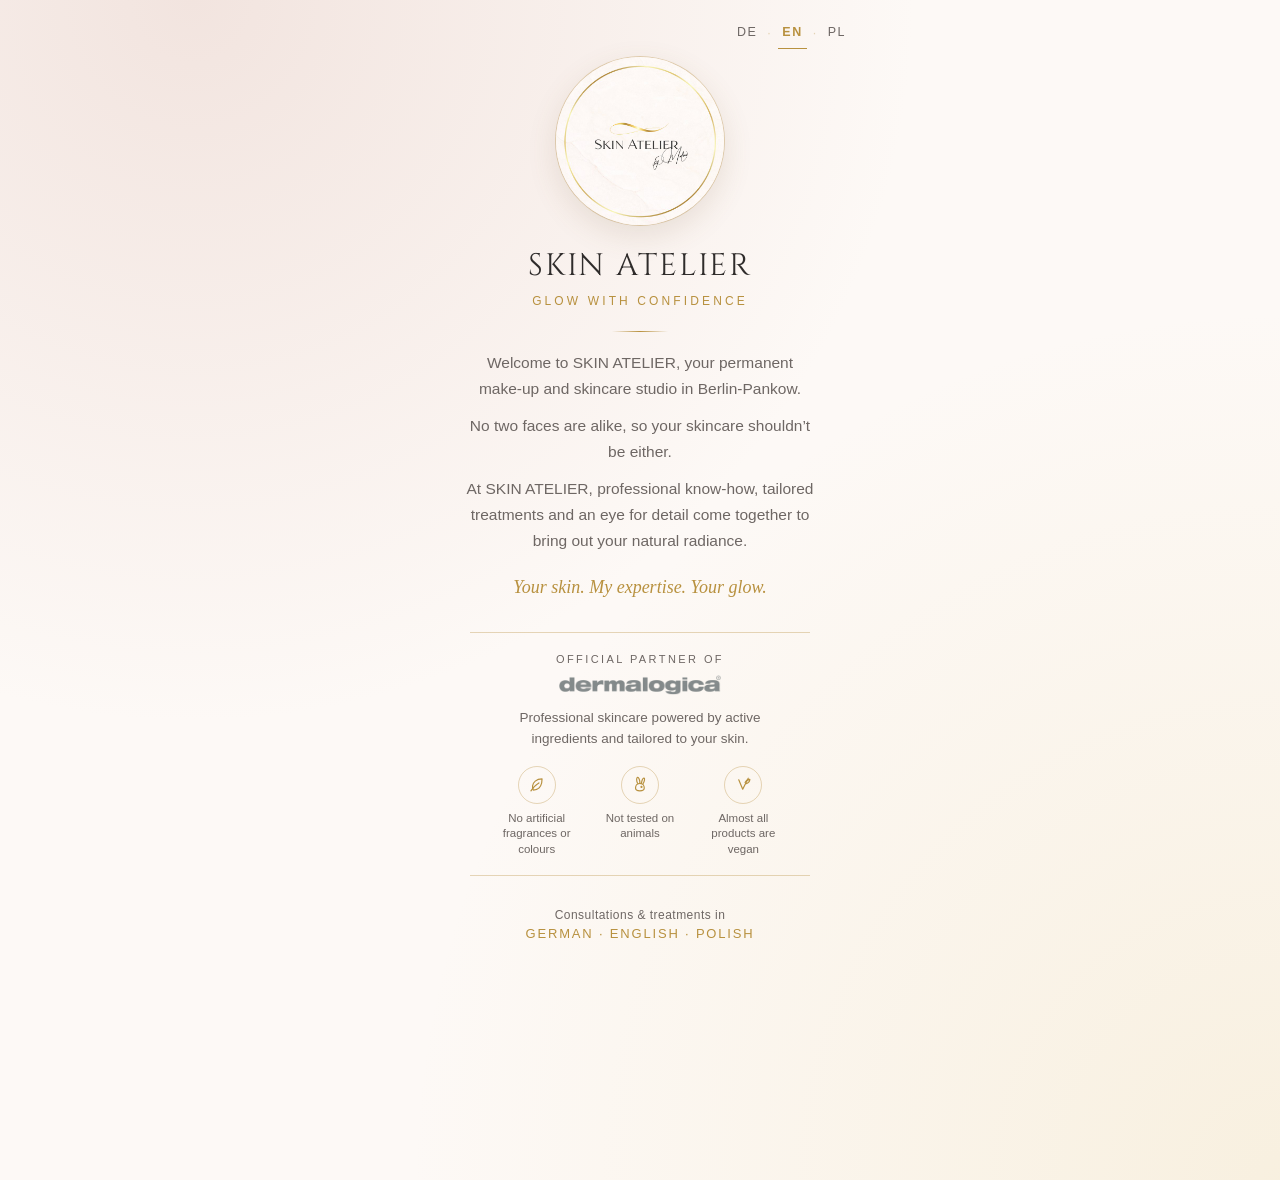
==== en/index.html @ dd6d4622 "Add files via upload" ====
<!DOCTYPE html>
<html lang="en">
<head>
  <meta charset="utf-8">
  <meta name="viewport" content="width=device-width, initial-scale=1, viewport-fit=cover">
  <title>SKIN ATELIER by Malina</title>
  <meta name="description" content="SKIN ATELIER by Malina: permanent make-up and skincare in Berlin-Pankow. Consultations and treatments in German, English and Polish.">
  <link rel="alternate" hreflang="de" href="https://skinatelier.studio/">
  <link rel="alternate" hreflang="en" href="https://skinatelier.studio/en/">
  <link rel="alternate" hreflang="pl" href="https://skinatelier.studio/pl/">
  <link rel="alternate" hreflang="x-default" href="https://skinatelier.studio/">
  <meta name="theme-color" content="#fdf9f6">
  <link rel="icon" href="../favicon.ico" sizes="any">
  <link rel="icon" type="image/png" sizes="192x192" href="../icon-192.png">
  <link rel="apple-touch-icon" href="../apple-touch-icon.png">
  <link rel="stylesheet" href="../style.css?v=23">
  <script>document.documentElement.classList.add('js');</script>
</head>
<body>
  <main class="wrap">
    <nav class="sprachwahl" aria-label="Choose language"><a href="../" lang="de" hreflang="de">DE</a><span aria-hidden="true">·</span><a href="../en/" lang="en" aria-current="true">EN</a><span aria-hidden="true">·</span><a href="../pl/" lang="pl" hreflang="pl">PL</a></nav>

    <header class="kopf ein">
      <img class="logo" src="../logo.jpg" alt="SKIN ATELIER by Malina logo" width="168" height="168">
      <h1 class="wortmarke"><span>SKIN ATELIER</span></h1>
      <p class="zusatz">GLOW WITH CONFIDENCE</p>
      <div class="trenner" aria-hidden="true"></div>
      <p class="intro">Welcome to <span class="marke">SKIN ATELIER</span>, your permanent make-up and skincare studio in Berlin-Pankow.</p>
      <p class="intro">No two faces are alike, so your skincare shouldn’t be either.</p>
      <p class="intro">At <span class="marke">SKIN ATELIER</span>, professional know-how, tailored treatments and an eye for detail come together to bring out your natural radiance.</p>
      <p class="claim">Your skin. My expertise. Your glow.</p>
      <div class="partner">
        <span class="partner-label">Official partner of</span>
        <img class="partner-logo" src="../dermalogica-logo.png" alt="Dermalogica" height="22">
        <p class="partner-text">Professional skincare powered by active ingredients and tailored to your skin.</p>
        <ul class="vorteile"><li><span class="v-icon"><svg viewBox="0 0 24 24" fill="none" stroke="currentColor" stroke-width="1.5" stroke-linecap="round" stroke-linejoin="round" aria-hidden="true"><path d="M19 5c-7 0-12 4-12 10 0 1.6.4 3 1 4 5 0 11-3 11-14Z"/><path d="M5 20c2.5-4 6-7.5 10-10"/></svg></span>No artificial fragrances or colours</li><li><span class="v-icon"><svg viewBox="0 0 24 24" fill="none" stroke="currentColor" stroke-width="1.5" stroke-linecap="round" stroke-linejoin="round" aria-hidden="true"><path d="M9.5 10.5C8 7 8 3.5 9.5 3s3 3.5 3 7"/><path d="M14.5 10.5c.3-3.5 1.8-7 3.2-6.6 1.4.4.6 4-1.2 7.1"/><path d="M7 16.5c0-3.3 2.4-6 5.5-6s5.5 2.7 5.5 6c0 2.3-1.8 3.5-5.5 3.5S7 18.8 7 16.5Z"/><circle cx="14.5" cy="15" r=".6" fill="currentColor"/></svg></span>Not tested on animals</li><li><span class="v-icon"><svg viewBox="0 0 24 24" fill="none" stroke="currentColor" stroke-width="1.5" stroke-linecap="round" stroke-linejoin="round" aria-hidden="true"><path d="M6 6l5 12 7-14"/><path d="M14 9.5c1.5-2.8 4-4 6-4-.2 2.6-1.8 4.6-4.6 5.3"/></svg></span>Almost all products are vegan</li></ul>
      </div>
      <p class="sprachen">Consultations &amp; treatments in<strong>German · English · Polish</strong></p>
    </header>

    <nav class="ein ein-2" aria-label="Contact and links">
      <div class="kacheln">
        <button class="kachel" type="button" aria-expanded="false" aria-controls="p-termin"><span class="k-icon"><svg viewBox="0 0 24 24" fill="none" stroke="currentColor" stroke-width="1.6" stroke-linecap="round" stroke-linejoin="round" aria-hidden="true"><rect x="3" y="4.5" width="18" height="16" rx="2.5"/><path d="M3 9.5h18M8 2.5v4M16 2.5v4"/></svg></span><span class="k-text">Booking</span></button>
        <button class="kachel" type="button" aria-expanded="false" aria-controls="p-insta"><span class="k-icon"><svg viewBox="0 0 24 24" fill="none" stroke="currentColor" stroke-width="1.6" stroke-linecap="round" stroke-linejoin="round" aria-hidden="true"><rect x="3" y="3" width="18" height="18" rx="5"/><circle cx="12" cy="12" r="4"/><circle cx="17.3" cy="6.7" r=".6" fill="currentColor"/></svg></span><span class="k-text">Instagram</span></button>
        <button class="kachel" type="button" aria-expanded="false" aria-controls="p-bewertung"><span class="k-icon"><svg viewBox="0 0 24 24" fill="none" stroke="currentColor" stroke-width="1.6" stroke-linecap="round" stroke-linejoin="round" aria-hidden="true"><path d="m12 3.5 2.6 5.3 5.8.8-4.2 4.1 1 5.8L12 16.8l-5.2 2.7 1-5.8-4.2-4.1 5.8-.8Z"/></svg></span><span class="k-text">Reviews</span></button>
        <a class="kachel" id="route" href="https://www.google.com/maps/dir/?api=1&amp;destination=Breite+Str.+23%2C+13187+Berlin" target="_blank" rel="noopener"><span class="k-icon"><svg viewBox="0 0 24 24" fill="none" stroke="currentColor" stroke-width="1.6" stroke-linecap="round" stroke-linejoin="round" aria-hidden="true"><path d="M12 21s-6.5-5.7-6.5-11a6.5 6.5 0 0 1 13 0c0 5.3-6.5 11-6.5 11Z"/><circle cx="12" cy="10" r="2.4"/></svg></span><span class="k-text">Directions</span></a>
      </div>

      <div class="panel" id="p-termin">
        <p class="hinweis">How would you like to book your appointment?</p>
          <a class="option" href="https://wa.me/4916095902220?text=Hi%21%20I%E2%80%99d%20like%20to%20book%20an%20appointment%20at%20SKIN%20ATELIER." target="_blank" rel="noopener"><span class="opt-icon"><svg viewBox="0 0 24 24" fill="none" stroke="currentColor" stroke-width="1.6" stroke-linecap="round" stroke-linejoin="round" aria-hidden="true"><path d="M20.5 11.6a8.4 8.4 0 0 1-12.4 7.4L3.5 20.5l1.6-4.4A8.4 8.4 0 1 1 20.5 11.6Z"/><path d="M9 9.2c.2 1.9 2 4 4 4.6l1.1-1.1 1.8.8-.4 1.6c-3.4.2-6.6-3-6.4-6.4l1.6-.4.8 1.8L9 9.2Z"/></svg></span>Message on WhatsApp<svg class="ext" viewBox="0 0 24 24" fill="none" stroke="currentColor" stroke-width="1.6" stroke-linecap="round" stroke-linejoin="round" aria-hidden="true"><path d="M7 17 17 7M9 7h8v8"/></svg></a>
          <a class="option" href="https://ig.me/m/malina.skinatelier" target="_blank" rel="noopener"><span class="opt-icon"><svg viewBox="0 0 24 24" fill="none" stroke="currentColor" stroke-width="1.6" stroke-linecap="round" stroke-linejoin="round" aria-hidden="true"><path d="M4 6.5A2.5 2.5 0 0 1 6.5 4h11A2.5 2.5 0 0 1 20 6.5v8a2.5 2.5 0 0 1-2.5 2.5H10l-4.5 3.5V17A2.5 2.5 0 0 1 4 14.5Z"/></svg></span>Message on Instagram<svg class="ext" viewBox="0 0 24 24" fill="none" stroke="currentColor" stroke-width="1.6" stroke-linecap="round" stroke-linejoin="round" aria-hidden="true"><path d="M7 17 17 7M9 7h8v8"/></svg></a>
          <a class="option" href="mailto:info@skinatelier.studio?subject=Appointment%20request%20%E2%80%93%20SKIN%20ATELIER&amp;body=Hi%20Malina%2C%0A%0AI%E2%80%99d%20like%20to%20book%20an%20appointment.%0A%0ATreatment%3A%20%0APreferred%20date%20and%20time%3A%20%0A%0ABest%20wishes"><span class="opt-icon"><svg viewBox="0 0 24 24" fill="none" stroke="currentColor" stroke-width="1.6" stroke-linecap="round" stroke-linejoin="round" aria-hidden="true"><rect x="3" y="5" width="18" height="14" rx="2.5"/><path d="m4 7 8 6 8-6"/></svg></span>Send an email<svg class="ext" viewBox="0 0 24 24" fill="none" stroke="currentColor" stroke-width="1.6" stroke-linecap="round" stroke-linejoin="round" aria-hidden="true"><path d="M7 17 17 7M9 7h8v8"/></svg></a>
      </div>

      <div class="panel" id="p-insta">
        <p class="hinweis">@malina.skinatelier</p>
          <a class="option" href="https://www.instagram.com/malina.skinatelier/" target="_blank" rel="noopener"><span class="opt-icon"><svg viewBox="0 0 24 24" fill="none" stroke="currentColor" stroke-width="1.6" stroke-linecap="round" stroke-linejoin="round" aria-hidden="true"><rect x="3" y="3" width="18" height="18" rx="5"/><circle cx="12" cy="12" r="4"/><circle cx="17.3" cy="6.7" r=".6" fill="currentColor"/></svg></span>View profile<svg class="ext" viewBox="0 0 24 24" fill="none" stroke="currentColor" stroke-width="1.6" stroke-linecap="round" stroke-linejoin="round" aria-hidden="true"><path d="M7 17 17 7M9 7h8v8"/></svg></a>
          <a class="option" href="https://ig.me/m/malina.skinatelier" target="_blank" rel="noopener"><span class="opt-icon"><svg viewBox="0 0 24 24" fill="none" stroke="currentColor" stroke-width="1.6" stroke-linecap="round" stroke-linejoin="round" aria-hidden="true"><path d="M4 6.5A2.5 2.5 0 0 1 6.5 4h11A2.5 2.5 0 0 1 20 6.5v8a2.5 2.5 0 0 1-2.5 2.5H10l-4.5 3.5V17A2.5 2.5 0 0 1 4 14.5Z"/></svg></span>Send a message<svg class="ext" viewBox="0 0 24 24" fill="none" stroke="currentColor" stroke-width="1.6" stroke-linecap="round" stroke-linejoin="round" aria-hidden="true"><path d="M7 17 17 7M9 7h8v8"/></svg></a>
      </div>

      <div class="panel" id="p-bewertung">
        <p class="hinweis">Thank you for your visit! I’d love to hear what you thought.</p>
        <a class="option bew" href="https://g.page/r/Cb8iwYjjQEqQECE/review" target="_blank" rel="noopener"><span class="sterne" aria-hidden="true"><svg viewBox="0 0 24 24"><path d="m12 2.8 2.8 5.7 6.3.9-4.6 4.4 1.1 6.2L12 17l-5.6 3 1.1-6.2-4.6-4.4 6.3-.9Z"/></svg><svg viewBox="0 0 24 24"><path d="m12 2.8 2.8 5.7 6.3.9-4.6 4.4 1.1 6.2L12 17l-5.6 3 1.1-6.2-4.6-4.4 6.3-.9Z"/></svg><svg viewBox="0 0 24 24"><path d="m12 2.8 2.8 5.7 6.3.9-4.6 4.4 1.1 6.2L12 17l-5.6 3 1.1-6.2-4.6-4.4 6.3-.9Z"/></svg><svg viewBox="0 0 24 24"><path d="m12 2.8 2.8 5.7 6.3.9-4.6 4.4 1.1 6.2L12 17l-5.6 3 1.1-6.2-4.6-4.4 6.3-.9Z"/></svg><svg viewBox="0 0 24 24"><path d="m12 2.8 2.8 5.7 6.3.9-4.6 4.4 1.1 6.2L12 17l-5.6 3 1.1-6.2-4.6-4.4 6.3-.9Z"/></svg></span><span class="bew-text"><strong>Google</strong><small>Leave a review</small></span><svg class="ext" viewBox="0 0 24 24" fill="none" stroke="currentColor" stroke-width="1.6" stroke-linecap="round" stroke-linejoin="round" aria-hidden="true"><path d="M7 17 17 7M9 7h8v8"/></svg></a>
        <a class="option bew" href="https://www.trustpilot.com/review/skinatelier.studio" target="_blank" rel="noopener"><span class="sterne" aria-hidden="true"><svg viewBox="0 0 24 24"><path d="m12 2.8 2.8 5.7 6.3.9-4.6 4.4 1.1 6.2L12 17l-5.6 3 1.1-6.2-4.6-4.4 6.3-.9Z"/></svg><svg viewBox="0 0 24 24"><path d="m12 2.8 2.8 5.7 6.3.9-4.6 4.4 1.1 6.2L12 17l-5.6 3 1.1-6.2-4.6-4.4 6.3-.9Z"/></svg><svg viewBox="0 0 24 24"><path d="m12 2.8 2.8 5.7 6.3.9-4.6 4.4 1.1 6.2L12 17l-5.6 3 1.1-6.2-4.6-4.4 6.3-.9Z"/></svg><svg viewBox="0 0 24 24"><path d="m12 2.8 2.8 5.7 6.3.9-4.6 4.4 1.1 6.2L12 17l-5.6 3 1.1-6.2-4.6-4.4 6.3-.9Z"/></svg><svg viewBox="0 0 24 24"><path d="m12 2.8 2.8 5.7 6.3.9-4.6 4.4 1.1 6.2L12 17l-5.6 3 1.1-6.2-4.6-4.4 6.3-.9Z"/></svg></span><span class="bew-text"><strong>Trustpilot</strong><small>Read &amp; write reviews</small></span><svg class="ext" viewBox="0 0 24 24" fill="none" stroke="currentColor" stroke-width="1.6" stroke-linecap="round" stroke-linejoin="round" aria-hidden="true"><path d="M7 17 17 7M9 7h8v8"/></svg></a>
      </div>
    </nav>

    <footer class="fuss ein ein-3">
      <span class="marke">SKIN ATELIER</span> by Malina · Breite Str. 23 · 13187 Berlin<br>
      <a href="../impressum.html">Legal notice (in German)</a> · <a href="../datenschutz.html">Privacy policy (in German)</a>
    </footer>

  </main>
  <script>
    if (/iPad|iPhone|iPod|Macintosh/.test(navigator.userAgent) && 'ontouchend' in document) {
      document.getElementById('route').href = 'https://maps.apple.com/?daddr=Breite+Str.+23,+13187+Berlin';
    }
    document.querySelectorAll('button.kachel').forEach(function (k) {
      k.addEventListener('click', function () {
        var offen = k.getAttribute('aria-expanded') === 'true';
        document.querySelectorAll('button.kachel').forEach(function (x) {
          x.setAttribute('aria-expanded', 'false');
          document.getElementById(x.getAttribute('aria-controls')).classList.remove('offen');
        });
        if (!offen) {
          k.setAttribute('aria-expanded', 'true');
          document.getElementById(k.getAttribute('aria-controls')).classList.add('offen');
        }
      });
    });
  </script>
</body>
</html>
---- style.css ----
/* Skin Atelier by Malina – Stylesheet (keine externen Schriften, kein Tracking) */
:root {
  --creme: #fdf9f6;
  --beige: #f3e9e1;
  --rose: #e9d3cc;
  --rose-dunkel: #b98b80;
  --gold: #b8913f;
  --gold-hell: #e6cf8f;
  --anthrazit: #2f2c2b;
  --grau: #6e6764;
  --linie: rgba(184, 145, 63, 0.35);
  --serif: "Didot", "Bodoni 72", "Bodoni MT", "Cormorant Garamond", "Playfair Display", Georgia, "Times New Roman", serif;
  --sans: -apple-system, BlinkMacSystemFont, "Segoe UI", "Helvetica Neue", Arial, sans-serif;
  color-scheme: light;
}

* { box-sizing: border-box; }

html { -webkit-text-size-adjust: 100%; }

body {
  margin: 0;
  min-height: 100vh;
  font-family: var(--sans);
  font-size: 16px;
  line-height: 1.6;
  color: var(--anthrazit);
  background-color: var(--creme);
  background-image:
    radial-gradient(circle at 15% 0%, rgba(233, 211, 204, 0.55), transparent 45%),
    radial-gradient(circle at 100% 100%, rgba(230, 207, 143, 0.22), transparent 50%);
}

a { color: inherit; }

.wrap {
  width: 100%;
  max-width: 460px;
  margin: 0 auto;
  padding: 40px 20px 32px;
}

/* ---------- Kopfbereich ---------- */
.kopf { text-align: center; }

.logo {
  display: block;
  width: 168px;
  height: 168px;
  margin: 0 auto 22px;
  border-radius: 50%;
  box-shadow: 0 10px 30px rgba(120, 90, 60, 0.14), 0 0 0 1px var(--linie);
}

h1 {
  font-family: var(--serif);
  font-weight: 400;
  font-size: 30px;
  letter-spacing: 0.06em;
  line-height: 1.2;
  margin: 0 0 6px;
}

.zusatz {
  font-size: 11px;
  letter-spacing: 0.32em;
  text-transform: uppercase;
  color: var(--gold);
  margin: 0 0 18px;
}

.trenner {
  width: 56px;
  height: 1px;
  margin: 0 auto 18px;
  background: linear-gradient(90deg, transparent, var(--gold), transparent);
}

.intro {
  color: var(--grau);
  font-size: 15.5px;
  margin: 0 auto 30px;
  max-width: 340px;
}

/* ---------- Buttons ---------- */
.links { display: grid; gap: 12px; }

.btn {
  display: flex;
  align-items: center;
  justify-content: center;
  gap: 10px;
  width: 100%;
  min-height: 56px;
  padding: 14px 20px;
  border-radius: 14px;
  border: 1px solid var(--linie);
  background: rgba(255, 255, 255, 0.72);
  color: var(--anthrazit);
  font-family: var(--sans);
  font-size: 16px;
  font-weight: 500;
  letter-spacing: 0.02em;
  text-decoration: none;
  cursor: pointer;
  -webkit-tap-highlight-color: transparent;
  transition: transform .2s ease, box-shadow .2s ease, background-color .2s ease;
}

.btn:hover { background: #fff; box-shadow: 0 6px 18px rgba(120, 90, 60, 0.10); transform: translateY(-1px); }
.btn:active { transform: scale(0.99); }
.btn:focus-visible { outline: 2px solid var(--gold); outline-offset: 3px; }

.btn svg { width: 20px; height: 20px; flex: none; color: var(--gold); }
.btn-haupt svg { color: var(--gold-hell); }

.sterne { display: inline-flex; gap: 2px; }
.sterne svg { width: 15px; height: 15px; fill: var(--gold); }

.btn-haupt {
  background: var(--anthrazit);
  border-color: var(--anthrazit);
  color: #fbf6ef;
}
.btn-haupt:hover { background: #3b3735; }

/* Terminauswahl – reines HTML (details/summary), kein JavaScript */
.termin { border-radius: 14px; }
.termin summary { list-style: none; }
.termin summary::-webkit-details-marker { display: none; }
.termin summary .pfeil { transition: transform .25s ease; width: 16px; height: 16px; }
.termin[open] summary .pfeil { transform: rotate(180deg); }

.auswahl {
  display: grid;
  gap: 8px;
  margin-top: 8px;
  padding: 12px;
  border-radius: 14px;
  background: rgba(243, 233, 225, 0.75);
  border: 1px solid var(--linie);
  animation: auf .25s ease;
}
.auswahl .hinweis {
  font-size: 13px;
  color: var(--grau);
  text-align: center;
  margin: 2px 0 4px;
}
.auswahl .btn { min-height: 50px; font-size: 15px; justify-content: flex-start; padding-left: 18px; }

.rechtliches {
  display: grid;
  grid-template-columns: 1fr 1fr;
  gap: 12px;
  margin-top: 8px;
}
.rechtliches .btn { font-size: 14.5px; min-height: 50px; padding: 12px; background: transparent; }

/* ---------- Fußbereich ---------- */
.fuss {
  text-align: center;
  font-size: 12.5px;
  color: var(--grau);
  margin-top: 34px;
  line-height: 1.7;
}
.fuss a { color: var(--grau); }

/* ---------- Rechtsseiten ---------- */
.seite { max-width: 680px; }

.zurueck {
  display: inline-flex;
  align-items: center;
  gap: 6px;
  font-size: 14px;
  color: var(--grau);
  text-decoration: none;
  margin-bottom: 26px;
}
.zurueck:hover { color: var(--anthrazit); }

.seitenkopf { display: flex; align-items: center; gap: 14px; margin-bottom: 26px; }
.seitenkopf img { width: 56px; height: 56px; border-radius: 50%; box-shadow: 0 0 0 1px var(--linie); }
.seitenkopf h1 { font-size: 28px; margin: 0; text-align: left; }

.text {
  background: rgba(255, 255, 255, 0.72);
  border: 1px solid var(--linie);
  border-radius: 16px;
  padding: 24px 22px;
}
.text h2 {
  font-family: var(--serif);
  font-weight: 400;
  font-size: 20px;
  letter-spacing: 0.02em;
  margin: 26px 0 8px;
}
.text h2:first-child { margin-top: 0; }
.text h3 { font-size: 15.5px; margin: 18px 0 6px; }
.text p, .text li { font-size: 15px; color: #4a4542; overflow-wrap: anywhere; }
.text p { margin: 0 0 12px; }
.text ul { padding-left: 20px; margin: 0 0 12px; }
.text a { color: var(--anthrazit); text-decoration-color: var(--gold); text-underline-offset: 3px; }
.stand { font-size: 13px; color: var(--grau); margin-top: 18px; }

/* ---------- Animation ---------- */
@keyframes auf { from { opacity: 0; transform: translateY(8px); } to { opacity: 1; transform: none; } }
.ein { animation: auf .7s ease both; }
.ein-2 { animation-delay: .1s; }
.ein-3 { animation-delay: .2s; }

@media (prefers-reduced-motion: reduce) {
  *, *::before, *::after { animation: none !important; transition: none !important; }
}

@media (max-width: 360px) {
  h1 { font-size: 26px; }
  .rechtliches { grid-template-columns: 1fr; }
}

/* ---------- Kacheln nebeneinander (V4) ---------- */
.kacheln {
  display: grid;
  grid-template-columns: repeat(3, 1fr);
  gap: 10px;
}
.kachel {
  display: flex;
  flex-direction: column;
  align-items: center;
  gap: 10px;
  padding: 18px 6px 16px;
  border: 1px solid var(--linie);
  border-radius: 18px;
  background: rgba(255, 255, 255, 0.72);
  color: var(--anthrazit);
  font: inherit;
  cursor: pointer;
  -webkit-tap-highlight-color: transparent;
  position: relative;
  transition: background-color .2s ease, box-shadow .2s ease, transform .2s ease;
}
.kachel:hover { background: #fff; box-shadow: 0 6px 18px rgba(120, 90, 60, 0.10); }
.kachel:focus-visible { outline: 2px solid var(--gold); outline-offset: 3px; }
.k-icon {
  display: grid;
  place-items: center;
  width: 52px;
  height: 52px;
  border-radius: 50%;
  border: 1px solid var(--linie);
  background: var(--creme);
  color: var(--gold);
  transition: background-color .25s ease, color .25s ease;
}
.k-icon svg { width: 24px; height: 24px; }
.k-text { font-size: 14px; font-weight: 500; letter-spacing: 0.03em; }

.kachel[aria-expanded="true"] { background: #fff; border-color: var(--gold); box-shadow: 0 8px 22px rgba(120, 90, 60, 0.12); }
.kachel[aria-expanded="true"] .k-icon { background: var(--anthrazit); border-color: var(--anthrazit); color: var(--gold-hell); }
.kachel[aria-expanded="true"]::after {
  content: "";
  position: absolute;
  bottom: -17px;
  left: 50%;
  width: 14px;
  height: 14px;
  margin-left: -7px;
  background: #fffdfb;
  border-left: 1px solid var(--linie);
  border-top: 1px solid var(--linie);
  transform: rotate(45deg);
  z-index: 2;
}

.panel {
  display: grid;
  gap: 8px;
  margin-top: 12px;
  padding: 16px 14px 14px;
  border-radius: 18px;
  background: #fffdfb;
  border: 1px solid var(--linie);
  box-shadow: 0 8px 22px rgba(120, 90, 60, 0.08);
}
.js .panel { display: none; }
.js .panel.offen { display: grid; animation: auf .3s ease; }
.panel .hinweis { font-size: 13.5px; color: var(--grau); text-align: center; margin: 0 0 4px; }

.option {
  display: flex;
  align-items: center;
  gap: 12px;
  min-height: 52px;
  padding: 10px 14px;
  border-radius: 12px;
  background: var(--creme);
  border: 1px solid rgba(184, 145, 63, 0.22);
  text-decoration: none;
  font-size: 15px;
  font-weight: 500;
  color: var(--anthrazit);
  transition: background-color .2s ease;
}
.option:hover { background: var(--beige); }
.option:focus-visible { outline: 2px solid var(--gold); outline-offset: 2px; }
.opt-icon { display: grid; place-items: center; width: 32px; height: 32px; border-radius: 50%; background: #fff; border: 1px solid var(--linie); color: var(--gold); flex: none; }
.opt-icon svg { width: 17px; height: 17px; }
.option .ext { width: 16px; height: 16px; margin-left: auto; color: var(--grau); opacity: .6; }
.option .sterne svg { width: 14px; height: 14px; }

nav > .rechtliches { margin-top: 18px; }

/* ---------- Kopf V6 ---------- */
.kopf h1 { letter-spacing: 0.14em; margin-bottom: 4px; }
.by { font-family: var(--serif); font-style: italic; font-size: 19px; color: var(--anthrazit); margin: 0 0 10px; }
.kopf .zusatz { text-transform: none; letter-spacing: 0.18em; font-size: 13px; }

/* ---------- Wortmarke wie im Logo (V7) ---------- */
@font-face {
  font-family: "Cinzel";
  src: url("cinzel.woff2") format("woff2");
  font-weight: 400;
  font-style: normal;
  font-display: swap;
}
.kopf .wortmarke {
  position: relative;
  display: inline-block;
  font-family: "Cinzel", var(--serif);
  font-weight: 400;
  font-size: 34px;
  letter-spacing: 0.03em;
  line-height: 1;
  margin: 4px 0 66px;
  color: var(--anthrazit);
}
.wortmarke .sig {
  position: absolute;
  width: 108px;
  height: auto;
  left: 65%;
  top: 48%;
  pointer-events: none;
}
.kopf .zusatz { margin-top: 0; }
@media (max-width: 360px) {
  .kopf .wortmarke { font-size: 29px; }
  .wortmarke .sig { width: 94px; }
}

/* ---------- V11: Fließtext wieder in Grundschrift ---------- */
.kopf .wortmarke { margin: 4px 0 10px; }
.kopf .zusatz { font-size: 12px; letter-spacing: 0.26em; margin-bottom: 20px; }
.intro { font-size: 15.5px; line-height: 1.65; color: var(--grau); margin: 0 auto 12px; max-width: 350px; }
.claim { font-family: var(--serif); font-style: italic; font-size: 18px; color: var(--gold); margin: 20px auto 30px; }
.kacheln { grid-template-columns: repeat(4, 1fr); gap: 8px; }
.kachel { padding: 14px 2px 12px; gap: 8px; border-radius: 16px; text-decoration: none; }
.k-icon { width: 46px; height: 46px; }
.k-icon svg { width: 22px; height: 22px; }
.k-text { font-size: 12.5px; letter-spacing: 0.01em; }
@media (max-width: 360px) { .k-text { font-size: 11.5px; } .k-icon { width: 40px; height: 40px; } }

/* ---------- V14: Markenname immer in Logo-Schrift ---------- */
.marke { white-space: nowrap; }
.kopf .wortmarke { letter-spacing: 0.06em; font-size: 31px; }
@media (max-width: 360px) { .kopf .wortmarke { font-size: 27px; } }

/* ---------- V18: Bewertungsplattformen ---------- */
.option.bew { gap: 14px; }
.bew-text { display: flex; flex-direction: column; line-height: 1.25; }
.bew-text strong { font-weight: 600; font-size: 15px; }
.bew-text small { font-size: 12.5px; color: var(--grau); font-weight: 400; }

/* ---------- V21: Sprachwahl & Sprachhinweis ---------- */
.wrap { position: relative; }
.sprachwahl {
  display: flex;
  justify-content: flex-end;
  align-items: center;
  gap: 6px;
  margin: -24px 0 8px;
  font-size: 12.5px;
  letter-spacing: 0.12em;
  color: var(--linie);
}
.sprachwahl a {
  color: var(--grau);
  text-decoration: none;
  padding: 6px 4px;
  border-bottom: 1px solid transparent;
}
.sprachwahl a:hover { color: var(--anthrazit); }
.sprachwahl a[aria-current] { color: var(--gold); border-bottom-color: var(--gold); font-weight: 600; }
.sprachen {
  margin: -12px auto 26px;
  font-size: 12px;
  line-height: 1.5;
  letter-spacing: 0.04em;
  color: var(--grau);
  text-align: center;
}
.sprachen strong {
  display: block;
  font-weight: 500;
  font-size: 13px;
  letter-spacing: 0.14em;
  text-transform: uppercase;
  color: var(--gold);
}

/* ---------- V23: Dermalogica-Partnerschaft ---------- */
.partner {
  margin: 4px auto 30px;
  padding: 18px 20px 16px;
  max-width: 340px;
  text-align: center;
  border-top: 1px solid var(--linie);
  border-bottom: 1px solid var(--linie);
}
.partner-label {
  display: block;
  font-size: 11px;
  letter-spacing: 0.22em;
  text-transform: uppercase;
  color: var(--grau);
  margin-bottom: 6px;
}
.partner-marke {
  display: block;
  font-size: 19px;
  font-weight: 600;
  letter-spacing: 0.28em;
  color: var(--anthrazit);
  margin-bottom: 10px;
}
.partner-logo { display: block; height: 20px; width: auto; max-width: 70%; margin: 4px auto 12px; }
.partner-text {
  font-size: 13.5px;
  line-height: 1.6;
  color: var(--grau);
  margin: 0;
}
.partner + .sprachen { margin-top: 0; }

/* ---------- V25: Dermalogica-Vorteile ---------- */
.vorteile {
  list-style: none;
  display: grid;
  grid-template-columns: repeat(3, 1fr);
  gap: 10px;
  padding: 0;
  margin: 16px 0 2px;
}
.vorteile li {
  display: flex;
  flex-direction: column;
  align-items: center;
  gap: 7px;
  font-size: 11.5px;
  line-height: 1.35;
  color: var(--grau);
  text-align: center;
}
.v-icon {
  display: grid;
  place-items: center;
  width: 38px;
  height: 38px;
  border-radius: 50%;
  border: 1px solid var(--linie);
  color: var(--gold);
}
.v-icon svg { width: 19px; height: 19px; }
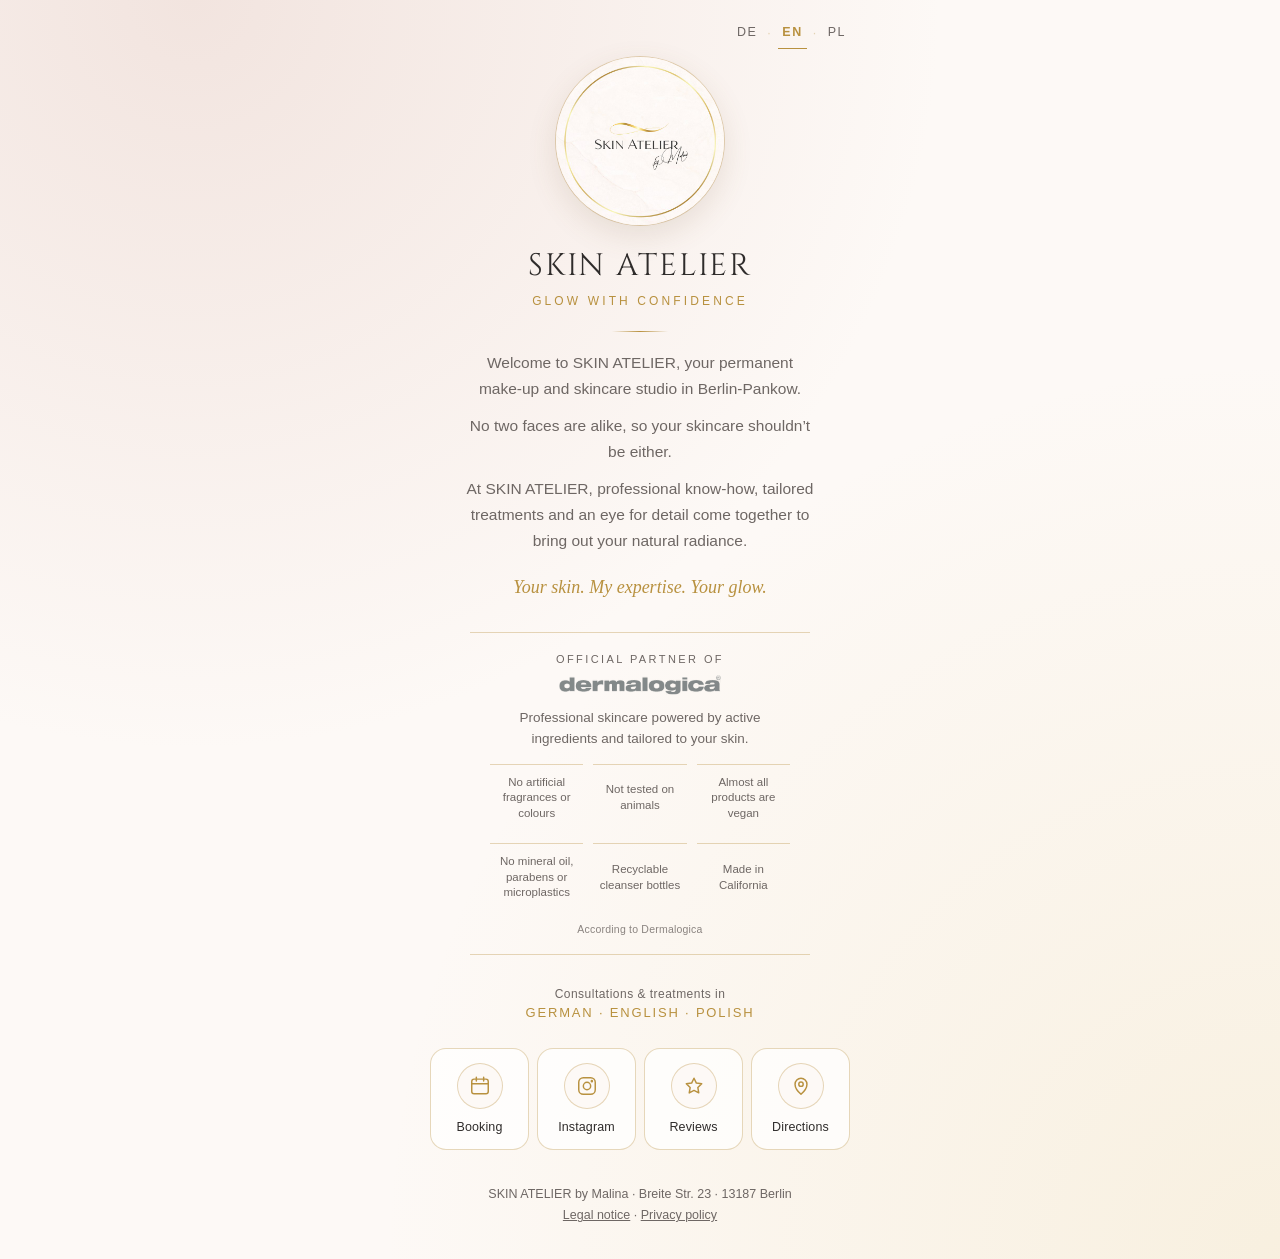
==== commit ad897349: "Add files via upload" ====
--- a/en/index.html
+++ b/en/index.html
@@ -13,7 +13,7 @@
   <link rel="icon" href="../favicon.ico" sizes="any">
   <link rel="icon" type="image/png" sizes="192x192" href="../icon-192.png">
   <link rel="apple-touch-icon" href="../apple-touch-icon.png">
-  <link rel="stylesheet" href="../style.css?v=23">
+  <link rel="stylesheet" href="../style.css?v=27">
   <script>document.documentElement.classList.add('js');</script>
 </head>
 <body>
@@ -33,7 +33,8 @@
         <span class="partner-label">Official partner of</span>
         <img class="partner-logo" src="../dermalogica-logo.png" alt="Dermalogica" height="22">
         <p class="partner-text">Professional skincare powered by active ingredients and tailored to your skin.</p>
-        <ul class="vorteile"><li><span class="v-icon"><svg viewBox="0 0 24 24" fill="none" stroke="currentColor" stroke-width="1.5" stroke-linecap="round" stroke-linejoin="round" aria-hidden="true"><path d="M19 5c-7 0-12 4-12 10 0 1.6.4 3 1 4 5 0 11-3 11-14Z"/><path d="M5 20c2.5-4 6-7.5 10-10"/></svg></span>No artificial fragrances or colours</li><li><span class="v-icon"><svg viewBox="0 0 24 24" fill="none" stroke="currentColor" stroke-width="1.5" stroke-linecap="round" stroke-linejoin="round" aria-hidden="true"><path d="M9.5 10.5C8 7 8 3.5 9.5 3s3 3.5 3 7"/><path d="M14.5 10.5c.3-3.5 1.8-7 3.2-6.6 1.4.4.6 4-1.2 7.1"/><path d="M7 16.5c0-3.3 2.4-6 5.5-6s5.5 2.7 5.5 6c0 2.3-1.8 3.5-5.5 3.5S7 18.8 7 16.5Z"/><circle cx="14.5" cy="15" r=".6" fill="currentColor"/></svg></span>Not tested on animals</li><li><span class="v-icon"><svg viewBox="0 0 24 24" fill="none" stroke="currentColor" stroke-width="1.5" stroke-linecap="round" stroke-linejoin="round" aria-hidden="true"><path d="M6 6l5 12 7-14"/><path d="M14 9.5c1.5-2.8 4-4 6-4-.2 2.6-1.8 4.6-4.6 5.3"/></svg></span>Almost all products are vegan</li></ul>
+        <ul class="vorteile"><li>No artificial fragrances or colours</li><li>Not tested on animals</li><li>Almost all products are vegan</li><li>No mineral oil, parabens or microplastics</li><li>Recyclable cleanser bottles</li><li>Made in California</li></ul>
+        <p class="partner-quelle">According to Dermalogica</p>
       </div>
       <p class="sprachen">Consultations &amp; treatments in<strong>German · English · Polish</strong></p>
     </header>
@@ -68,7 +69,7 @@
 
     <footer class="fuss ein ein-3">
       <span class="marke">SKIN ATELIER</span> by Malina · Breite Str. 23 · 13187 Berlin<br>
-      <a href="../impressum.html">Legal notice (in German)</a> · <a href="../datenschutz.html">Privacy policy (in German)</a>
+      <a href="impressum.html">Legal notice</a> · <a href="datenschutz.html">Privacy policy</a>
     </footer>
 
   </main>
--- a/style.css
+++ b/style.css
@@ -476,3 +476,10 @@
   color: var(--gold);
 }
 .v-icon svg { width: 19px; height: 19px; }
+
+/* ---------- V26: Quelle Dermalogica-Angaben ---------- */
+.partner-quelle { font-size: 10.5px; color: var(--grau); opacity: .8; margin: 10px 0 0; letter-spacing: .02em; }
+
+/* ---------- V27: Vorteile ohne Icons ---------- */
+.vorteile { gap: 12px 10px; margin-top: 14px; }
+.vorteile li { padding: 10px 6px; border-top: 1px solid var(--linie); justify-content: center; }
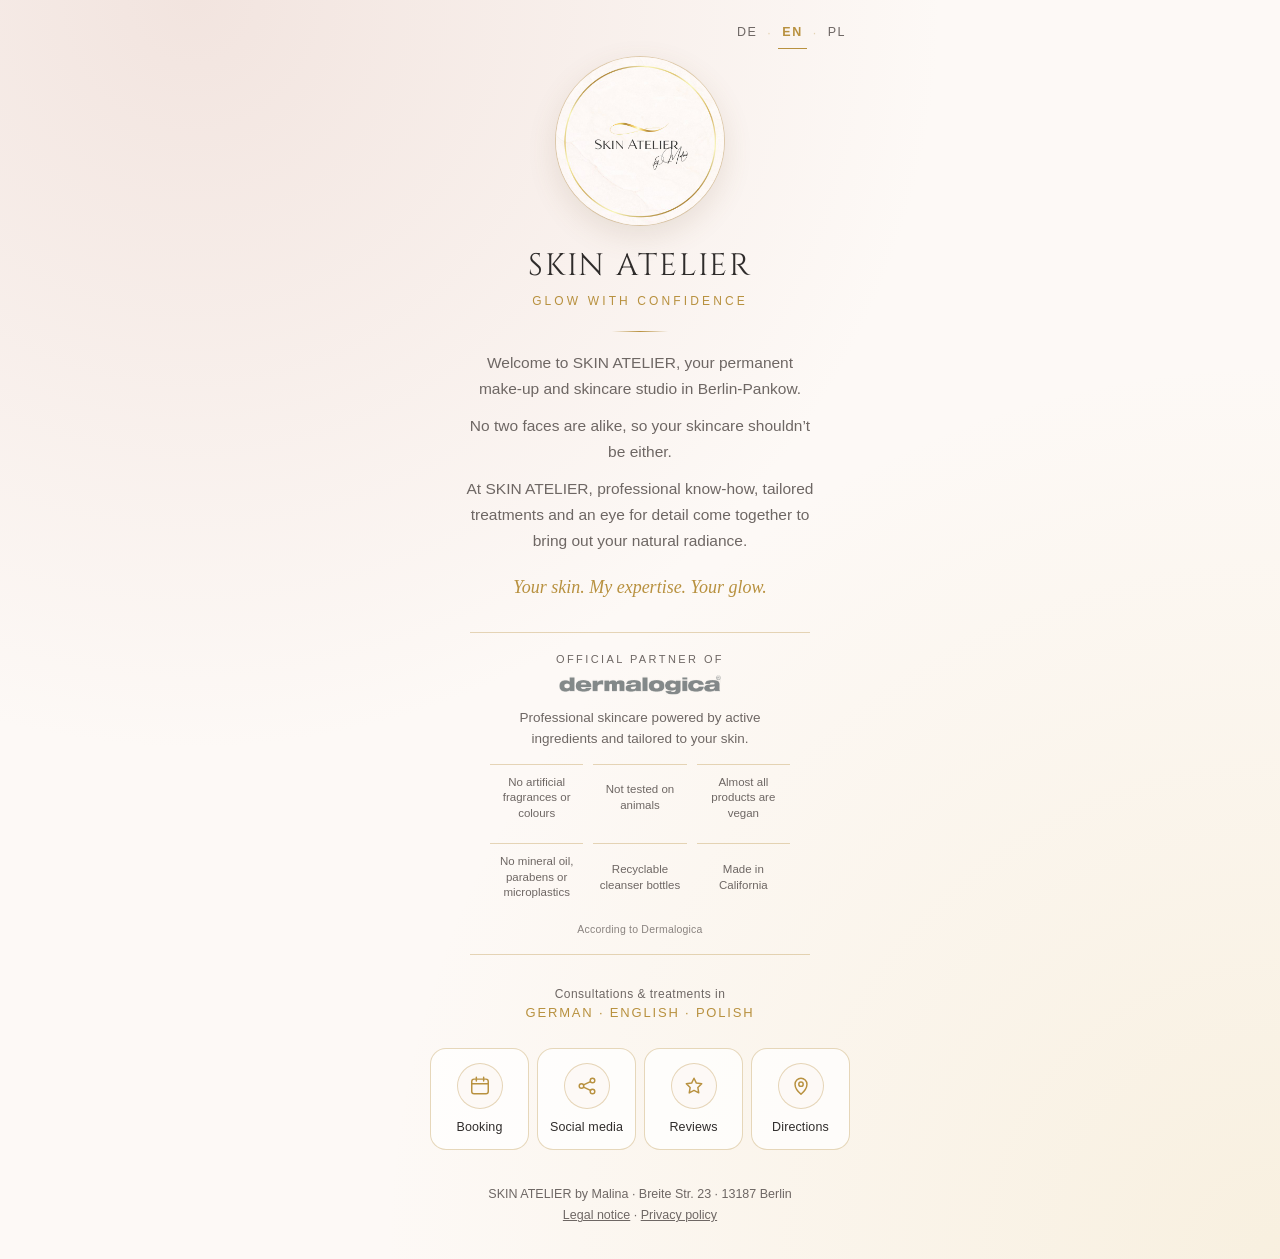
==== commit bc775c9d: "Add files via upload" ====
--- a/en/index.html
+++ b/en/index.html
@@ -13,7 +13,7 @@
   <link rel="icon" href="../favicon.ico" sizes="any">
   <link rel="icon" type="image/png" sizes="192x192" href="../icon-192.png">
   <link rel="apple-touch-icon" href="../apple-touch-icon.png">
-  <link rel="stylesheet" href="../style.css?v=27">
+  <link rel="stylesheet" href="../style.css?v=28">
   <script>document.documentElement.classList.add('js');</script>
 </head>
 <body>
@@ -42,7 +42,7 @@
     <nav class="ein ein-2" aria-label="Contact and links">
       <div class="kacheln">
         <button class="kachel" type="button" aria-expanded="false" aria-controls="p-termin"><span class="k-icon"><svg viewBox="0 0 24 24" fill="none" stroke="currentColor" stroke-width="1.6" stroke-linecap="round" stroke-linejoin="round" aria-hidden="true"><rect x="3" y="4.5" width="18" height="16" rx="2.5"/><path d="M3 9.5h18M8 2.5v4M16 2.5v4"/></svg></span><span class="k-text">Booking</span></button>
-        <button class="kachel" type="button" aria-expanded="false" aria-controls="p-insta"><span class="k-icon"><svg viewBox="0 0 24 24" fill="none" stroke="currentColor" stroke-width="1.6" stroke-linecap="round" stroke-linejoin="round" aria-hidden="true"><rect x="3" y="3" width="18" height="18" rx="5"/><circle cx="12" cy="12" r="4"/><circle cx="17.3" cy="6.7" r=".6" fill="currentColor"/></svg></span><span class="k-text">Instagram</span></button>
+        <button class="kachel" type="button" aria-expanded="false" aria-controls="p-social"><span class="k-icon"><svg viewBox="0 0 24 24" fill="none" stroke="currentColor" stroke-width="1.6" stroke-linecap="round" stroke-linejoin="round" aria-hidden="true"><circle cx="6" cy="12" r="2.5"/><circle cx="18" cy="6" r="2.5"/><circle cx="18" cy="18" r="2.5"/><path d="m8.2 10.8 7.6-3.6M8.2 13.2l7.6 3.6"/></svg></span><span class="k-text">Social media</span></button>
         <button class="kachel" type="button" aria-expanded="false" aria-controls="p-bewertung"><span class="k-icon"><svg viewBox="0 0 24 24" fill="none" stroke="currentColor" stroke-width="1.6" stroke-linecap="round" stroke-linejoin="round" aria-hidden="true"><path d="m12 3.5 2.6 5.3 5.8.8-4.2 4.1 1 5.8L12 16.8l-5.2 2.7 1-5.8-4.2-4.1 5.8-.8Z"/></svg></span><span class="k-text">Reviews</span></button>
         <a class="kachel" id="route" href="https://www.google.com/maps/dir/?api=1&amp;destination=Breite+Str.+23%2C+13187+Berlin" target="_blank" rel="noopener"><span class="k-icon"><svg viewBox="0 0 24 24" fill="none" stroke="currentColor" stroke-width="1.6" stroke-linecap="round" stroke-linejoin="round" aria-hidden="true"><path d="M12 21s-6.5-5.7-6.5-11a6.5 6.5 0 0 1 13 0c0 5.3-6.5 11-6.5 11Z"/><circle cx="12" cy="10" r="2.4"/></svg></span><span class="k-text">Directions</span></a>
       </div>
@@ -51,13 +51,18 @@
         <p class="hinweis">How would you like to book your appointment?</p>
           <a class="option" href="https://wa.me/4916095902220?text=Hi%21%20I%E2%80%99d%20like%20to%20book%20an%20appointment%20at%20SKIN%20ATELIER." target="_blank" rel="noopener"><span class="opt-icon"><svg viewBox="0 0 24 24" fill="none" stroke="currentColor" stroke-width="1.6" stroke-linecap="round" stroke-linejoin="round" aria-hidden="true"><path d="M20.5 11.6a8.4 8.4 0 0 1-12.4 7.4L3.5 20.5l1.6-4.4A8.4 8.4 0 1 1 20.5 11.6Z"/><path d="M9 9.2c.2 1.9 2 4 4 4.6l1.1-1.1 1.8.8-.4 1.6c-3.4.2-6.6-3-6.4-6.4l1.6-.4.8 1.8L9 9.2Z"/></svg></span>Message on WhatsApp<svg class="ext" viewBox="0 0 24 24" fill="none" stroke="currentColor" stroke-width="1.6" stroke-linecap="round" stroke-linejoin="round" aria-hidden="true"><path d="M7 17 17 7M9 7h8v8"/></svg></a>
           <a class="option" href="https://ig.me/m/malina.skinatelier" target="_blank" rel="noopener"><span class="opt-icon"><svg viewBox="0 0 24 24" fill="none" stroke="currentColor" stroke-width="1.6" stroke-linecap="round" stroke-linejoin="round" aria-hidden="true"><path d="M4 6.5A2.5 2.5 0 0 1 6.5 4h11A2.5 2.5 0 0 1 20 6.5v8a2.5 2.5 0 0 1-2.5 2.5H10l-4.5 3.5V17A2.5 2.5 0 0 1 4 14.5Z"/></svg></span>Message on Instagram<svg class="ext" viewBox="0 0 24 24" fill="none" stroke="currentColor" stroke-width="1.6" stroke-linecap="round" stroke-linejoin="round" aria-hidden="true"><path d="M7 17 17 7M9 7h8v8"/></svg></a>
+          <a class="option" href="https://m.me/61595661551992" target="_blank" rel="noopener"><span class="opt-icon"><svg viewBox="0 0 24 24" fill="none" stroke="currentColor" stroke-width="1.6" stroke-linecap="round" stroke-linejoin="round" aria-hidden="true"><path d="M12 3.5c-4.9 0-8.5 3.5-8.5 8 0 2.4 1 4.5 2.8 6v3l2.8-1.5c.9.3 1.9.4 2.9.4 4.9 0 8.5-3.5 8.5-8s-3.6-7.9-8.5-7.9Z"/><path d="m7.5 13.5 3-3 2.5 2 3.5-3"/></svg></span>Message on Facebook<svg class="ext" viewBox="0 0 24 24" fill="none" stroke="currentColor" stroke-width="1.6" stroke-linecap="round" stroke-linejoin="round" aria-hidden="true"><path d="M7 17 17 7M9 7h8v8"/></svg></a>
           <a class="option" href="mailto:info@skinatelier.studio?subject=Appointment%20request%20%E2%80%93%20SKIN%20ATELIER&amp;body=Hi%20Malina%2C%0A%0AI%E2%80%99d%20like%20to%20book%20an%20appointment.%0A%0ATreatment%3A%20%0APreferred%20date%20and%20time%3A%20%0A%0ABest%20wishes"><span class="opt-icon"><svg viewBox="0 0 24 24" fill="none" stroke="currentColor" stroke-width="1.6" stroke-linecap="round" stroke-linejoin="round" aria-hidden="true"><rect x="3" y="5" width="18" height="14" rx="2.5"/><path d="m4 7 8 6 8-6"/></svg></span>Send an email<svg class="ext" viewBox="0 0 24 24" fill="none" stroke="currentColor" stroke-width="1.6" stroke-linecap="round" stroke-linejoin="round" aria-hidden="true"><path d="M7 17 17 7M9 7h8v8"/></svg></a>
       </div>
 
-      <div class="panel" id="p-insta">
-        <p class="hinweis">@malina.skinatelier</p>
+      <div class="panel" id="p-social">
+        <p class="hinweis">Follow me and stay up to date.</p>
+        <p class="gruppe">Instagram · @malina.skinatelier</p>
           <a class="option" href="https://www.instagram.com/malina.skinatelier/" target="_blank" rel="noopener"><span class="opt-icon"><svg viewBox="0 0 24 24" fill="none" stroke="currentColor" stroke-width="1.6" stroke-linecap="round" stroke-linejoin="round" aria-hidden="true"><rect x="3" y="3" width="18" height="18" rx="5"/><circle cx="12" cy="12" r="4"/><circle cx="17.3" cy="6.7" r=".6" fill="currentColor"/></svg></span>View profile<svg class="ext" viewBox="0 0 24 24" fill="none" stroke="currentColor" stroke-width="1.6" stroke-linecap="round" stroke-linejoin="round" aria-hidden="true"><path d="M7 17 17 7M9 7h8v8"/></svg></a>
           <a class="option" href="https://ig.me/m/malina.skinatelier" target="_blank" rel="noopener"><span class="opt-icon"><svg viewBox="0 0 24 24" fill="none" stroke="currentColor" stroke-width="1.6" stroke-linecap="round" stroke-linejoin="round" aria-hidden="true"><path d="M4 6.5A2.5 2.5 0 0 1 6.5 4h11A2.5 2.5 0 0 1 20 6.5v8a2.5 2.5 0 0 1-2.5 2.5H10l-4.5 3.5V17A2.5 2.5 0 0 1 4 14.5Z"/></svg></span>Send a message<svg class="ext" viewBox="0 0 24 24" fill="none" stroke="currentColor" stroke-width="1.6" stroke-linecap="round" stroke-linejoin="round" aria-hidden="true"><path d="M7 17 17 7M9 7h8v8"/></svg></a>
+        <p class="gruppe">Facebook</p>
+          <a class="option" href="https://www.facebook.com/profile.php?id=61595661551992" target="_blank" rel="noopener"><span class="opt-icon"><svg viewBox="0 0 24 24" fill="none" stroke="currentColor" stroke-width="1.6" stroke-linecap="round" stroke-linejoin="round" aria-hidden="true"><rect x="3.5" y="3.5" width="17" height="17" rx="3"/><path d="M3.5 8.5h17M8 13h8M8 16.5h5"/></svg></span>View page<svg class="ext" viewBox="0 0 24 24" fill="none" stroke="currentColor" stroke-width="1.6" stroke-linecap="round" stroke-linejoin="round" aria-hidden="true"><path d="M7 17 17 7M9 7h8v8"/></svg></a>
+          <a class="option" href="https://m.me/61595661551992" target="_blank" rel="noopener"><span class="opt-icon"><svg viewBox="0 0 24 24" fill="none" stroke="currentColor" stroke-width="1.6" stroke-linecap="round" stroke-linejoin="round" aria-hidden="true"><path d="M12 3.5c-4.9 0-8.5 3.5-8.5 8 0 2.4 1 4.5 2.8 6v3l2.8-1.5c.9.3 1.9.4 2.9.4 4.9 0 8.5-3.5 8.5-8s-3.6-7.9-8.5-7.9Z"/><path d="m7.5 13.5 3-3 2.5 2 3.5-3"/></svg></span>Send a message<svg class="ext" viewBox="0 0 24 24" fill="none" stroke="currentColor" stroke-width="1.6" stroke-linecap="round" stroke-linejoin="round" aria-hidden="true"><path d="M7 17 17 7M9 7h8v8"/></svg></a>
       </div>
 
       <div class="panel" id="p-bewertung">
--- a/style.css
+++ b/style.css
@@ -483,3 +483,13 @@
 /* ---------- V27: Vorteile ohne Icons ---------- */
 .vorteile { gap: 12px 10px; margin-top: 14px; }
 .vorteile li { padding: 10px 6px; border-top: 1px solid var(--linie); justify-content: center; }
+
+/* ---------- V27: Social Media (Instagram + Facebook) ---------- */
+.panel .gruppe {
+  font-size: 11px;
+  letter-spacing: 0.16em;
+  text-transform: uppercase;
+  color: var(--gold);
+  margin: 8px 2px 0;
+}
+.panel .hinweis + .gruppe { margin-top: 0; }
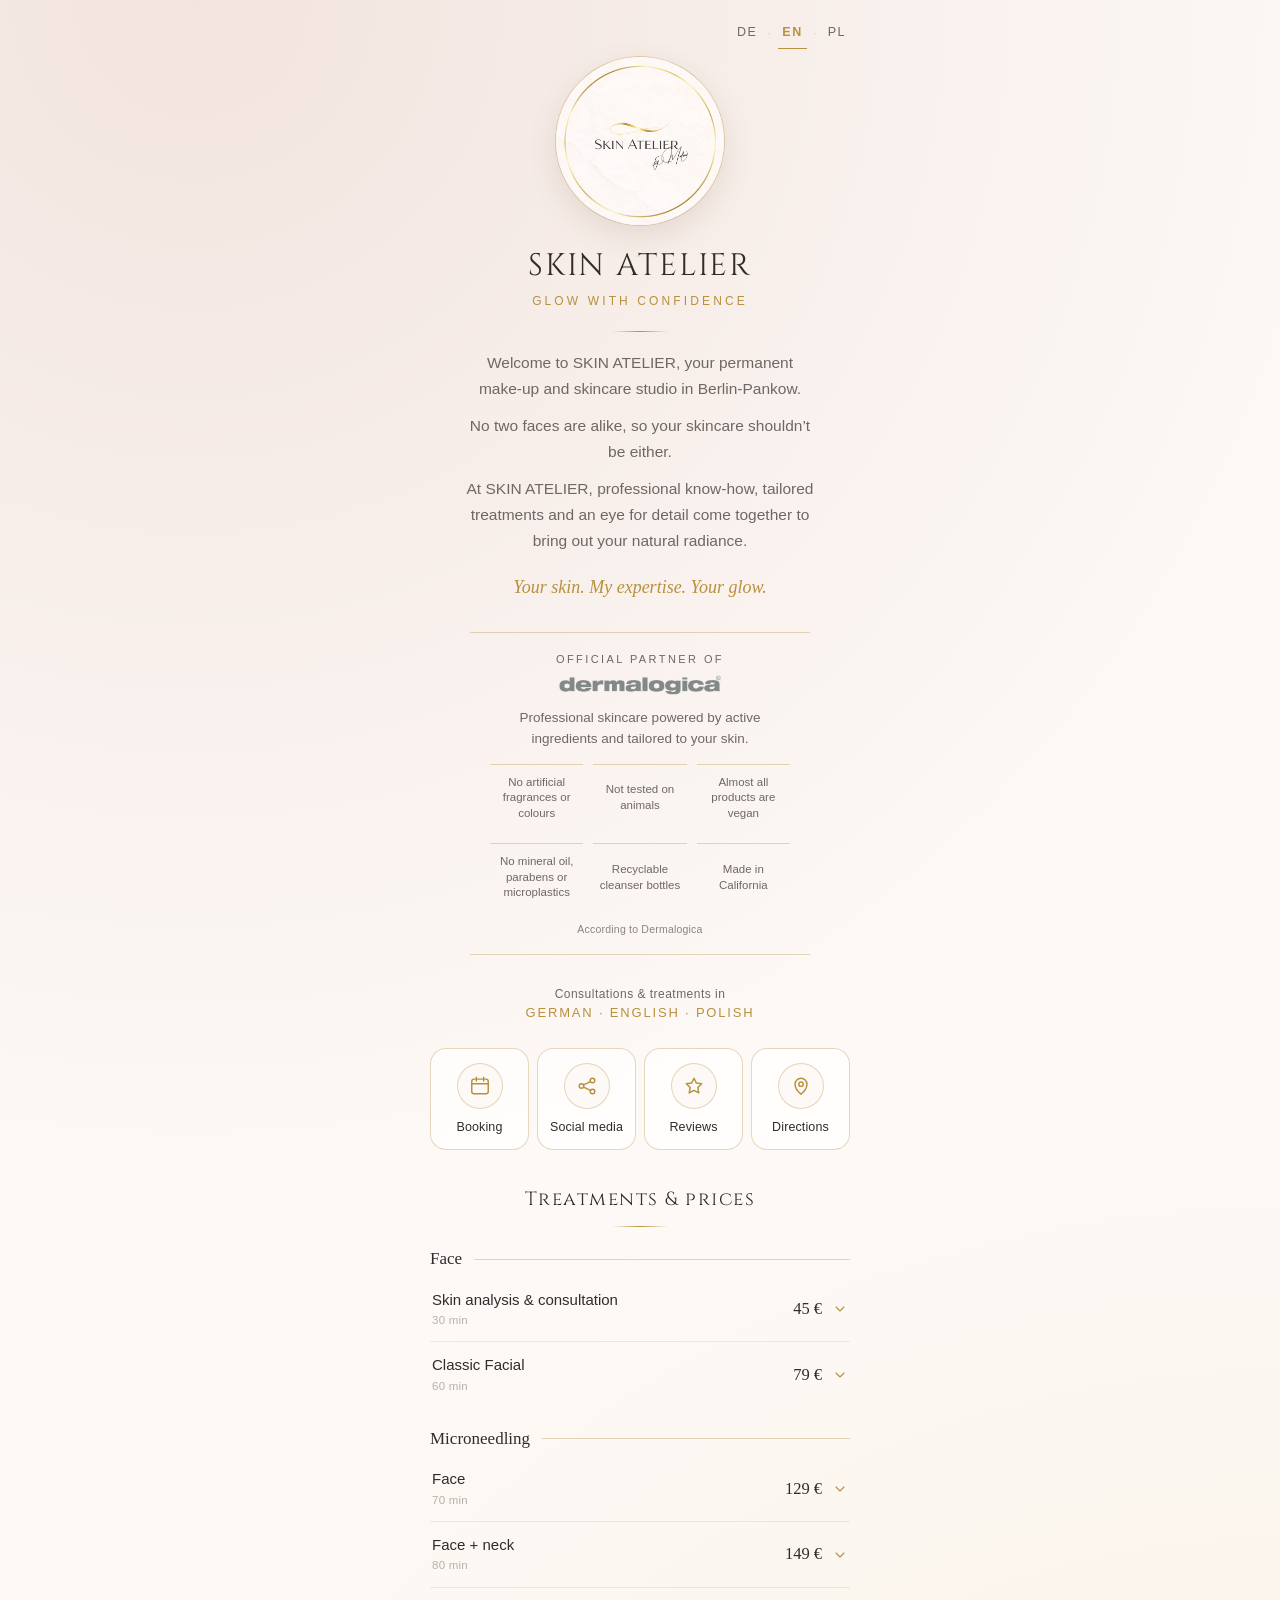
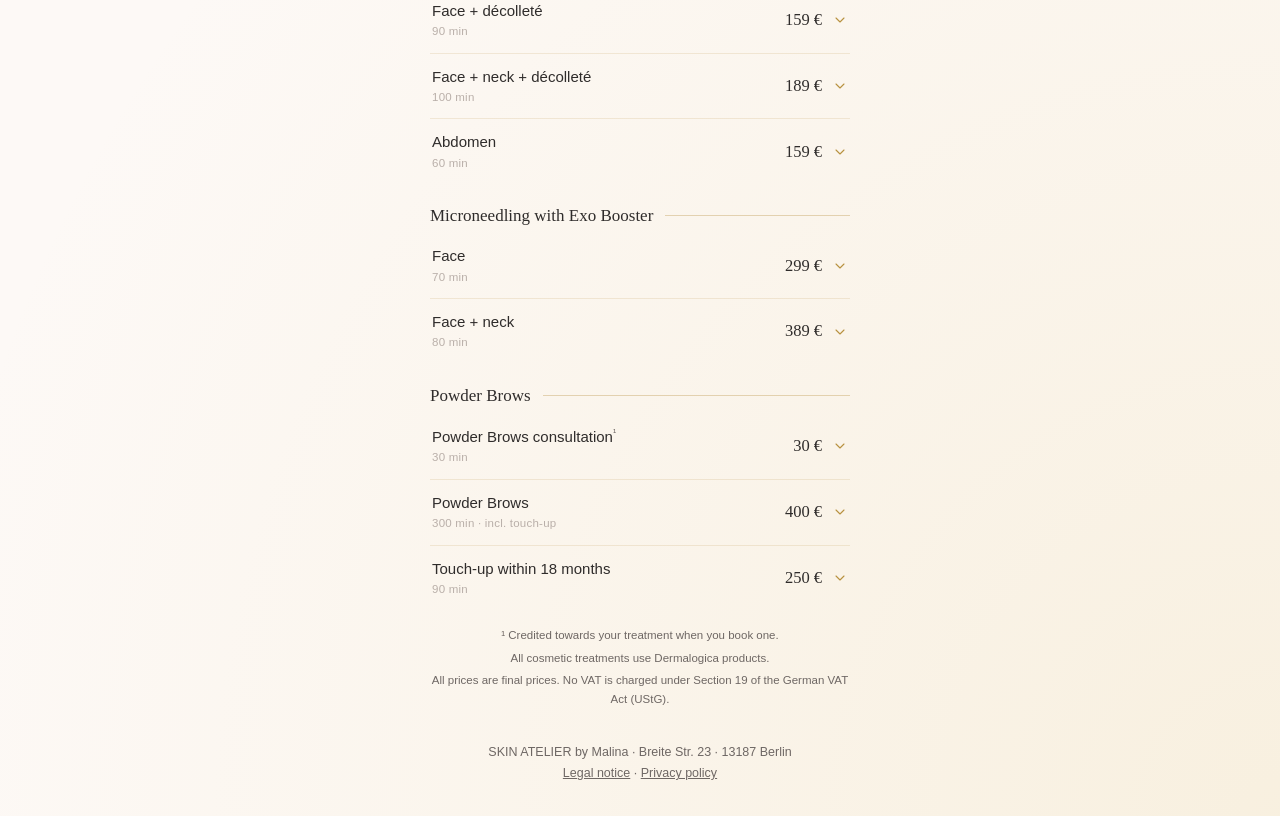
==== commit 806f42a5: "Add files via upload" ====
--- a/en/index.html
+++ b/en/index.html
@@ -13,7 +13,7 @@
   <link rel="icon" href="../favicon.ico" sizes="any">
   <link rel="icon" type="image/png" sizes="192x192" href="../icon-192.png">
   <link rel="apple-touch-icon" href="../apple-touch-icon.png">
-  <link rel="stylesheet" href="../style.css?v=28">
+  <link rel="stylesheet" href="../style.css?v=29">
   <script>document.documentElement.classList.add('js');</script>
 </head>
 <body>
@@ -61,7 +61,7 @@
           <a class="option" href="https://www.instagram.com/malina.skinatelier/" target="_blank" rel="noopener"><span class="opt-icon"><svg viewBox="0 0 24 24" fill="none" stroke="currentColor" stroke-width="1.6" stroke-linecap="round" stroke-linejoin="round" aria-hidden="true"><rect x="3" y="3" width="18" height="18" rx="5"/><circle cx="12" cy="12" r="4"/><circle cx="17.3" cy="6.7" r=".6" fill="currentColor"/></svg></span>View profile<svg class="ext" viewBox="0 0 24 24" fill="none" stroke="currentColor" stroke-width="1.6" stroke-linecap="round" stroke-linejoin="round" aria-hidden="true"><path d="M7 17 17 7M9 7h8v8"/></svg></a>
           <a class="option" href="https://ig.me/m/malina.skinatelier" target="_blank" rel="noopener"><span class="opt-icon"><svg viewBox="0 0 24 24" fill="none" stroke="currentColor" stroke-width="1.6" stroke-linecap="round" stroke-linejoin="round" aria-hidden="true"><path d="M4 6.5A2.5 2.5 0 0 1 6.5 4h11A2.5 2.5 0 0 1 20 6.5v8a2.5 2.5 0 0 1-2.5 2.5H10l-4.5 3.5V17A2.5 2.5 0 0 1 4 14.5Z"/></svg></span>Send a message<svg class="ext" viewBox="0 0 24 24" fill="none" stroke="currentColor" stroke-width="1.6" stroke-linecap="round" stroke-linejoin="round" aria-hidden="true"><path d="M7 17 17 7M9 7h8v8"/></svg></a>
         <p class="gruppe">Facebook</p>
-          <a class="option" href="https://www.facebook.com/profile.php?id=61595661551992" target="_blank" rel="noopener"><span class="opt-icon"><svg viewBox="0 0 24 24" fill="none" stroke="currentColor" stroke-width="1.6" stroke-linecap="round" stroke-linejoin="round" aria-hidden="true"><rect x="3.5" y="3.5" width="17" height="17" rx="3"/><path d="M3.5 8.5h17M8 13h8M8 16.5h5"/></svg></span>View page<svg class="ext" viewBox="0 0 24 24" fill="none" stroke="currentColor" stroke-width="1.6" stroke-linecap="round" stroke-linejoin="round" aria-hidden="true"><path d="M7 17 17 7M9 7h8v8"/></svg></a>
+          <a class="option" href="https://www.facebook.com/p/Skin-Atelier-by-Malina-61595661551992/" target="_blank" rel="noopener"><span class="opt-icon"><svg viewBox="0 0 24 24" fill="none" stroke="currentColor" stroke-width="1.6" stroke-linecap="round" stroke-linejoin="round" aria-hidden="true"><rect x="3.5" y="3.5" width="17" height="17" rx="3"/><path d="M3.5 8.5h17M8 13h8M8 16.5h5"/></svg></span>View page<svg class="ext" viewBox="0 0 24 24" fill="none" stroke="currentColor" stroke-width="1.6" stroke-linecap="round" stroke-linejoin="round" aria-hidden="true"><path d="M7 17 17 7M9 7h8v8"/></svg></a>
           <a class="option" href="https://m.me/61595661551992" target="_blank" rel="noopener"><span class="opt-icon"><svg viewBox="0 0 24 24" fill="none" stroke="currentColor" stroke-width="1.6" stroke-linecap="round" stroke-linejoin="round" aria-hidden="true"><path d="M12 3.5c-4.9 0-8.5 3.5-8.5 8 0 2.4 1 4.5 2.8 6v3l2.8-1.5c.9.3 1.9.4 2.9.4 4.9 0 8.5-3.5 8.5-8s-3.6-7.9-8.5-7.9Z"/><path d="m7.5 13.5 3-3 2.5 2 3.5-3"/></svg></span>Send a message<svg class="ext" viewBox="0 0 24 24" fill="none" stroke="currentColor" stroke-width="1.6" stroke-linecap="round" stroke-linejoin="round" aria-hidden="true"><path d="M7 17 17 7M9 7h8v8"/></svg></a>
       </div>
 
@@ -69,8 +69,80 @@
         <p class="hinweis">Thank you for your visit! I’d love to hear what you thought.</p>
         <a class="option bew" href="https://g.page/r/Cb8iwYjjQEqQECE/review" target="_blank" rel="noopener"><span class="sterne" aria-hidden="true"><svg viewBox="0 0 24 24"><path d="m12 2.8 2.8 5.7 6.3.9-4.6 4.4 1.1 6.2L12 17l-5.6 3 1.1-6.2-4.6-4.4 6.3-.9Z"/></svg><svg viewBox="0 0 24 24"><path d="m12 2.8 2.8 5.7 6.3.9-4.6 4.4 1.1 6.2L12 17l-5.6 3 1.1-6.2-4.6-4.4 6.3-.9Z"/></svg><svg viewBox="0 0 24 24"><path d="m12 2.8 2.8 5.7 6.3.9-4.6 4.4 1.1 6.2L12 17l-5.6 3 1.1-6.2-4.6-4.4 6.3-.9Z"/></svg><svg viewBox="0 0 24 24"><path d="m12 2.8 2.8 5.7 6.3.9-4.6 4.4 1.1 6.2L12 17l-5.6 3 1.1-6.2-4.6-4.4 6.3-.9Z"/></svg><svg viewBox="0 0 24 24"><path d="m12 2.8 2.8 5.7 6.3.9-4.6 4.4 1.1 6.2L12 17l-5.6 3 1.1-6.2-4.6-4.4 6.3-.9Z"/></svg></span><span class="bew-text"><strong>Google</strong><small>Leave a review</small></span><svg class="ext" viewBox="0 0 24 24" fill="none" stroke="currentColor" stroke-width="1.6" stroke-linecap="round" stroke-linejoin="round" aria-hidden="true"><path d="M7 17 17 7M9 7h8v8"/></svg></a>
         <a class="option bew" href="https://www.trustpilot.com/review/skinatelier.studio" target="_blank" rel="noopener"><span class="sterne" aria-hidden="true"><svg viewBox="0 0 24 24"><path d="m12 2.8 2.8 5.7 6.3.9-4.6 4.4 1.1 6.2L12 17l-5.6 3 1.1-6.2-4.6-4.4 6.3-.9Z"/></svg><svg viewBox="0 0 24 24"><path d="m12 2.8 2.8 5.7 6.3.9-4.6 4.4 1.1 6.2L12 17l-5.6 3 1.1-6.2-4.6-4.4 6.3-.9Z"/></svg><svg viewBox="0 0 24 24"><path d="m12 2.8 2.8 5.7 6.3.9-4.6 4.4 1.1 6.2L12 17l-5.6 3 1.1-6.2-4.6-4.4 6.3-.9Z"/></svg><svg viewBox="0 0 24 24"><path d="m12 2.8 2.8 5.7 6.3.9-4.6 4.4 1.1 6.2L12 17l-5.6 3 1.1-6.2-4.6-4.4 6.3-.9Z"/></svg><svg viewBox="0 0 24 24"><path d="m12 2.8 2.8 5.7 6.3.9-4.6 4.4 1.1 6.2L12 17l-5.6 3 1.1-6.2-4.6-4.4 6.3-.9Z"/></svg></span><span class="bew-text"><strong>Trustpilot</strong><small>Read &amp; write reviews</small></span><svg class="ext" viewBox="0 0 24 24" fill="none" stroke="currentColor" stroke-width="1.6" stroke-linecap="round" stroke-linejoin="round" aria-hidden="true"><path d="M7 17 17 7M9 7h8v8"/></svg></a>
+        <a class="option bew" href="https://www.facebook.com/profile.php?id=61595661551992&amp;sk=reviews" target="_blank" rel="noopener"><span class="sterne" aria-hidden="true"><svg viewBox="0 0 24 24"><path d="m12 2.8 2.8 5.7 6.3.9-4.6 4.4 1.1 6.2L12 17l-5.6 3 1.1-6.2-4.6-4.4 6.3-.9Z"/></svg><svg viewBox="0 0 24 24"><path d="m12 2.8 2.8 5.7 6.3.9-4.6 4.4 1.1 6.2L12 17l-5.6 3 1.1-6.2-4.6-4.4 6.3-.9Z"/></svg><svg viewBox="0 0 24 24"><path d="m12 2.8 2.8 5.7 6.3.9-4.6 4.4 1.1 6.2L12 17l-5.6 3 1.1-6.2-4.6-4.4 6.3-.9Z"/></svg><svg viewBox="0 0 24 24"><path d="m12 2.8 2.8 5.7 6.3.9-4.6 4.4 1.1 6.2L12 17l-5.6 3 1.1-6.2-4.6-4.4 6.3-.9Z"/></svg><svg viewBox="0 0 24 24"><path d="m12 2.8 2.8 5.7 6.3.9-4.6 4.4 1.1 6.2L12 17l-5.6 3 1.1-6.2-4.6-4.4 6.3-.9Z"/></svg></span><span class="bew-text"><strong>Facebook</strong><small>Write a recommendation</small></span><svg class="ext" viewBox="0 0 24 24" fill="none" stroke="currentColor" stroke-width="1.6" stroke-linecap="round" stroke-linejoin="round" aria-hidden="true"><path d="M7 17 17 7M9 7h8v8"/></svg></a>
       </div>
     </nav>
+
+    <section class="preise ein" aria-labelledby="preise-titel">
+      <h2 class="preise-titel" id="preise-titel">Treatments &amp; prices</h2>
+      <div class="p-liste">
+        <div class="p-kat">
+          <h3>Face</h3>
+          <div class="p-item">
+            <button class="p-zeile" type="button" aria-expanded="false" aria-controls="pi-1"><span class="p-name">Skin analysis &amp; consultation<small class="p-zeit">30 min</small></span><span class="p-preis">45 €</span><svg class="p-pfeil" viewBox="0 0 24 24" fill="none" stroke="currentColor" stroke-width="1.6" stroke-linecap="round" stroke-linejoin="round" aria-hidden="true"><path d="m6 9 6 6 6-6"/></svg></button>
+            <div class="p-karte" id="pi-1"><div class="p-innen"><div class="p-blatt"><p class="p-text">We take time for your skin and your individual needs. After a thorough double cleanse, we analyse your skin and talk through the results. Based on this, we create a tailor-made care and treatment plan matched to what your skin needs.</p><a class="p-btn" href="https://wa.me/4916095902220?text=Hi%21%20I%E2%80%99m%20interested%20in%20%E2%80%9CSkin%20analysis%20%26%20consultation%E2%80%9D%20and%20would%20like%20to%20book%20an%20appointment." target="_blank" rel="noopener"><svg viewBox="0 0 24 24" fill="none" stroke="currentColor" stroke-width="1.6" stroke-linecap="round" stroke-linejoin="round" aria-hidden="true"><path d="M20.5 11.6a8.4 8.4 0 0 1-12.4 7.4L3.5 20.5l1.6-4.4A8.4 8.4 0 1 1 20.5 11.6Z"/><path d="M9 9.2c.2 1.9 2 4 4 4.6l1.1-1.1 1.8.8-.4 1.6c-3.4.2-6.6-3-6.4-6.4l1.6-.4.8 1.8L9 9.2Z"/></svg>Request this treatment</a></div></div></div>
+          </div>
+          <div class="p-item">
+            <button class="p-zeile" type="button" aria-expanded="false" aria-controls="pi-2"><span class="p-name">Classic Facial<small class="p-zeit">60 min</small></span><span class="p-preis">79 €</span><svg class="p-pfeil" viewBox="0 0 24 24" fill="none" stroke="currentColor" stroke-width="1.6" stroke-linecap="round" stroke-linejoin="round" aria-hidden="true"><path d="m6 9 6 6 6-6"/></svg></button>
+            <div class="p-karte" id="pi-2"><div class="p-innen"><div class="p-blatt"><p class="p-text">The perfect foundation for healthy skin: an individually tailored facial that deeply nourishes your skin, supports its balance and gives you a fresh glow.</p><p class="p-label">Procedure</p><ol class="p-ablauf"><li>Pre-cleanse</li><li>Cleanse</li><li>Exfoliation</li><li>Extractions</li><li>Serum matched to your skin</li><li>Mask</li><li>Facial massage</li><li>Finishing care</li></ol><a class="p-btn" href="https://wa.me/4916095902220?text=Hi%21%20I%E2%80%99m%20interested%20in%20%E2%80%9CClassic%20Facial%E2%80%9D%20and%20would%20like%20to%20book%20an%20appointment." target="_blank" rel="noopener"><svg viewBox="0 0 24 24" fill="none" stroke="currentColor" stroke-width="1.6" stroke-linecap="round" stroke-linejoin="round" aria-hidden="true"><path d="M20.5 11.6a8.4 8.4 0 0 1-12.4 7.4L3.5 20.5l1.6-4.4A8.4 8.4 0 1 1 20.5 11.6Z"/><path d="M9 9.2c.2 1.9 2 4 4 4.6l1.1-1.1 1.8.8-.4 1.6c-3.4.2-6.6-3-6.4-6.4l1.6-.4.8 1.8L9 9.2Z"/></svg>Request this treatment</a></div></div></div>
+          </div>
+        </div>
+        <div class="p-kat">
+          <h3>Microneedling</h3>
+          <div class="p-item">
+            <button class="p-zeile" type="button" aria-expanded="false" aria-controls="pi-3"><span class="p-name">Face<small class="p-zeit">70 min</small></span><span class="p-preis">129 €</span><svg class="p-pfeil" viewBox="0 0 24 24" fill="none" stroke="currentColor" stroke-width="1.6" stroke-linecap="round" stroke-linejoin="round" aria-hidden="true"><path d="m6 9 6 6 6-6"/></svg></button>
+            <div class="p-karte" id="pi-3"><div class="p-innen"><div class="p-blatt"><p class="p-text">A minimally invasive treatment that specifically supports your skin’s natural regeneration. Microneedling stimulates your body’s own collagen production, refines your complexion and can visibly improve fine lines, scars and enlarged pores. For more even, smoother and firmer-looking skin with a fresh, revitalised glow.</p><p class="p-label">Procedure</p><ol class="p-ablauf"><li>Pre-cleanse</li><li>Cleanse</li><li>Exfoliation</li><li>Extractions</li><li>Serum</li><li>Microneedling</li><li>Mask</li><li>Finishing care</li></ol><a class="p-btn" href="https://wa.me/4916095902220?text=Hi%21%20I%E2%80%99m%20interested%20in%20%E2%80%9CMicroneedling%20Face%E2%80%9D%20and%20would%20like%20to%20book%20an%20appointment." target="_blank" rel="noopener"><svg viewBox="0 0 24 24" fill="none" stroke="currentColor" stroke-width="1.6" stroke-linecap="round" stroke-linejoin="round" aria-hidden="true"><path d="M20.5 11.6a8.4 8.4 0 0 1-12.4 7.4L3.5 20.5l1.6-4.4A8.4 8.4 0 1 1 20.5 11.6Z"/><path d="M9 9.2c.2 1.9 2 4 4 4.6l1.1-1.1 1.8.8-.4 1.6c-3.4.2-6.6-3-6.4-6.4l1.6-.4.8 1.8L9 9.2Z"/></svg>Request this treatment</a></div></div></div>
+          </div>
+          <div class="p-item">
+            <button class="p-zeile" type="button" aria-expanded="false" aria-controls="pi-4"><span class="p-name">Face + neck<small class="p-zeit">80 min</small></span><span class="p-preis">149 €</span><svg class="p-pfeil" viewBox="0 0 24 24" fill="none" stroke="currentColor" stroke-width="1.6" stroke-linecap="round" stroke-linejoin="round" aria-hidden="true"><path d="m6 9 6 6 6-6"/></svg></button>
+            <div class="p-karte" id="pi-4"><div class="p-innen"><div class="p-blatt"><p class="p-text">A minimally invasive treatment that specifically supports your skin’s natural regeneration. Microneedling stimulates your body’s own collagen production, refines your complexion and can visibly improve fine lines, scars and enlarged pores. For more even, smoother and firmer-looking skin with a fresh, revitalised glow.</p><p class="p-label">Procedure</p><ol class="p-ablauf"><li>Pre-cleanse</li><li>Cleanse</li><li>Exfoliation</li><li>Extractions</li><li>Serum</li><li>Microneedling</li><li>Mask</li><li>Finishing care</li></ol><a class="p-btn" href="https://wa.me/4916095902220?text=Hi%21%20I%E2%80%99m%20interested%20in%20%E2%80%9CMicroneedling%20Face%20%2B%20neck%E2%80%9D%20and%20would%20like%20to%20book%20an%20appointment." target="_blank" rel="noopener"><svg viewBox="0 0 24 24" fill="none" stroke="currentColor" stroke-width="1.6" stroke-linecap="round" stroke-linejoin="round" aria-hidden="true"><path d="M20.5 11.6a8.4 8.4 0 0 1-12.4 7.4L3.5 20.5l1.6-4.4A8.4 8.4 0 1 1 20.5 11.6Z"/><path d="M9 9.2c.2 1.9 2 4 4 4.6l1.1-1.1 1.8.8-.4 1.6c-3.4.2-6.6-3-6.4-6.4l1.6-.4.8 1.8L9 9.2Z"/></svg>Request this treatment</a></div></div></div>
+          </div>
+          <div class="p-item">
+            <button class="p-zeile" type="button" aria-expanded="false" aria-controls="pi-5"><span class="p-name">Face + décolleté<small class="p-zeit">90 min</small></span><span class="p-preis">159 €</span><svg class="p-pfeil" viewBox="0 0 24 24" fill="none" stroke="currentColor" stroke-width="1.6" stroke-linecap="round" stroke-linejoin="round" aria-hidden="true"><path d="m6 9 6 6 6-6"/></svg></button>
+            <div class="p-karte" id="pi-5"><div class="p-innen"><div class="p-blatt"><p class="p-text">A minimally invasive treatment that specifically supports your skin’s natural regeneration. Microneedling stimulates your body’s own collagen production, refines your complexion and can visibly improve fine lines, scars and enlarged pores. For more even, smoother and firmer-looking skin with a fresh, revitalised glow.</p><p class="p-label">Procedure</p><ol class="p-ablauf"><li>Pre-cleanse</li><li>Cleanse</li><li>Exfoliation</li><li>Extractions</li><li>Serum</li><li>Microneedling</li><li>Mask</li><li>Finishing care</li></ol><a class="p-btn" href="https://wa.me/4916095902220?text=Hi%21%20I%E2%80%99m%20interested%20in%20%E2%80%9CMicroneedling%20Face%20%2B%20d%C3%A9collet%C3%A9%E2%80%9D%20and%20would%20like%20to%20book%20an%20appointment." target="_blank" rel="noopener"><svg viewBox="0 0 24 24" fill="none" stroke="currentColor" stroke-width="1.6" stroke-linecap="round" stroke-linejoin="round" aria-hidden="true"><path d="M20.5 11.6a8.4 8.4 0 0 1-12.4 7.4L3.5 20.5l1.6-4.4A8.4 8.4 0 1 1 20.5 11.6Z"/><path d="M9 9.2c.2 1.9 2 4 4 4.6l1.1-1.1 1.8.8-.4 1.6c-3.4.2-6.6-3-6.4-6.4l1.6-.4.8 1.8L9 9.2Z"/></svg>Request this treatment</a></div></div></div>
+          </div>
+          <div class="p-item">
+            <button class="p-zeile" type="button" aria-expanded="false" aria-controls="pi-6"><span class="p-name">Face + neck + décolleté<small class="p-zeit">100 min</small></span><span class="p-preis">189 €</span><svg class="p-pfeil" viewBox="0 0 24 24" fill="none" stroke="currentColor" stroke-width="1.6" stroke-linecap="round" stroke-linejoin="round" aria-hidden="true"><path d="m6 9 6 6 6-6"/></svg></button>
+            <div class="p-karte" id="pi-6"><div class="p-innen"><div class="p-blatt"><p class="p-text">A minimally invasive treatment that specifically supports your skin’s natural regeneration. Microneedling stimulates your body’s own collagen production, refines your complexion and can visibly improve fine lines, scars and enlarged pores. For more even, smoother and firmer-looking skin with a fresh, revitalised glow.</p><p class="p-label">Procedure</p><ol class="p-ablauf"><li>Pre-cleanse</li><li>Cleanse</li><li>Exfoliation</li><li>Extractions</li><li>Serum</li><li>Microneedling</li><li>Mask</li><li>Finishing care</li></ol><a class="p-btn" href="https://wa.me/4916095902220?text=Hi%21%20I%E2%80%99m%20interested%20in%20%E2%80%9CMicroneedling%20Face%20%2B%20neck%20%2B%20d%C3%A9collet%C3%A9%E2%80%9D%20and%20would%20like%20to%20book%20an%20appointment." target="_blank" rel="noopener"><svg viewBox="0 0 24 24" fill="none" stroke="currentColor" stroke-width="1.6" stroke-linecap="round" stroke-linejoin="round" aria-hidden="true"><path d="M20.5 11.6a8.4 8.4 0 0 1-12.4 7.4L3.5 20.5l1.6-4.4A8.4 8.4 0 1 1 20.5 11.6Z"/><path d="M9 9.2c.2 1.9 2 4 4 4.6l1.1-1.1 1.8.8-.4 1.6c-3.4.2-6.6-3-6.4-6.4l1.6-.4.8 1.8L9 9.2Z"/></svg>Request this treatment</a></div></div></div>
+          </div>
+          <div class="p-item">
+            <button class="p-zeile" type="button" aria-expanded="false" aria-controls="pi-7"><span class="p-name">Abdomen<small class="p-zeit">60 min</small></span><span class="p-preis">159 €</span><svg class="p-pfeil" viewBox="0 0 24 24" fill="none" stroke="currentColor" stroke-width="1.6" stroke-linecap="round" stroke-linejoin="round" aria-hidden="true"><path d="m6 9 6 6 6-6"/></svg></button>
+            <div class="p-karte" id="pi-7"><div class="p-innen"><div class="p-blatt"><p class="p-text">A minimally invasive treatment that specifically supports your skin’s natural regeneration. Microneedling stimulates your body’s own collagen production, refines your complexion and can visibly improve fine lines, scars and enlarged pores. For more even, smoother and firmer-looking skin.</p><p class="p-label">Procedure</p><ol class="p-ablauf"><li>Cleanse</li><li>Exfoliation</li><li>Microneedling</li><li>Nourishing mask</li><li>Finishing care</li></ol><a class="p-btn" href="https://wa.me/4916095902220?text=Hi%21%20I%E2%80%99m%20interested%20in%20%E2%80%9CMicroneedling%20Abdomen%E2%80%9D%20and%20would%20like%20to%20book%20an%20appointment." target="_blank" rel="noopener"><svg viewBox="0 0 24 24" fill="none" stroke="currentColor" stroke-width="1.6" stroke-linecap="round" stroke-linejoin="round" aria-hidden="true"><path d="M20.5 11.6a8.4 8.4 0 0 1-12.4 7.4L3.5 20.5l1.6-4.4A8.4 8.4 0 1 1 20.5 11.6Z"/><path d="M9 9.2c.2 1.9 2 4 4 4.6l1.1-1.1 1.8.8-.4 1.6c-3.4.2-6.6-3-6.4-6.4l1.6-.4.8 1.8L9 9.2Z"/></svg>Request this treatment</a></div></div></div>
+          </div>
+        </div>
+        <div class="p-kat">
+          <h3>Microneedling with Exo Booster</h3>
+          <div class="p-item">
+            <button class="p-zeile" type="button" aria-expanded="false" aria-controls="pi-8"><span class="p-name">Face<small class="p-zeit">70 min</small></span><span class="p-preis">299 €</span><svg class="p-pfeil" viewBox="0 0 24 24" fill="none" stroke="currentColor" stroke-width="1.6" stroke-linecap="round" stroke-linejoin="round" aria-hidden="true"><path d="m6 9 6 6 6-6"/></svg></button>
+            <div class="p-karte" id="pi-8"><div class="p-innen"><div class="p-blatt"><p class="p-text">Next-generation microneedling: during needling, Dermalogica PRO Exo Booster is infused into the skin, with 10 billion Lactobacillus exosomes per treatment, plus omega-3, Bacillus ferment, peptides and phospholipids from olive stem cells.</p><ul class="p-punkte"><li>Supports cell renewal</li><li>Strengthens the skin barrier</li><li>Promotes elasticity and firmness</li></ul><p class="p-label">Procedure</p><ol class="p-ablauf"><li>Pre-cleanse</li><li>Cleanse</li><li>Exfoliation</li><li>Extractions</li><li>Serum</li><li>Microneedling with Exo Booster</li><li>Mask</li><li>Finishing care</li></ol><a class="p-btn" href="https://wa.me/4916095902220?text=Hi%21%20I%E2%80%99m%20interested%20in%20%E2%80%9CMicroneedling%20with%20Exo%20Booster%20Face%E2%80%9D%20and%20would%20like%20to%20book%20an%20appointment." target="_blank" rel="noopener"><svg viewBox="0 0 24 24" fill="none" stroke="currentColor" stroke-width="1.6" stroke-linecap="round" stroke-linejoin="round" aria-hidden="true"><path d="M20.5 11.6a8.4 8.4 0 0 1-12.4 7.4L3.5 20.5l1.6-4.4A8.4 8.4 0 1 1 20.5 11.6Z"/><path d="M9 9.2c.2 1.9 2 4 4 4.6l1.1-1.1 1.8.8-.4 1.6c-3.4.2-6.6-3-6.4-6.4l1.6-.4.8 1.8L9 9.2Z"/></svg>Request this treatment</a></div></div></div>
+          </div>
+          <div class="p-item">
+            <button class="p-zeile" type="button" aria-expanded="false" aria-controls="pi-9"><span class="p-name">Face + neck<small class="p-zeit">80 min</small></span><span class="p-preis">389 €</span><svg class="p-pfeil" viewBox="0 0 24 24" fill="none" stroke="currentColor" stroke-width="1.6" stroke-linecap="round" stroke-linejoin="round" aria-hidden="true"><path d="m6 9 6 6 6-6"/></svg></button>
+            <div class="p-karte" id="pi-9"><div class="p-innen"><div class="p-blatt"><p class="p-text">Next-generation microneedling: during needling, Dermalogica PRO Exo Booster is infused into the skin, with 10 billion Lactobacillus exosomes per treatment, plus omega-3, Bacillus ferment, peptides and phospholipids from olive stem cells.</p><ul class="p-punkte"><li>Supports cell renewal</li><li>Strengthens the skin barrier</li><li>Promotes elasticity and firmness</li></ul><p class="p-label">Procedure</p><ol class="p-ablauf"><li>Pre-cleanse</li><li>Cleanse</li><li>Exfoliation</li><li>Extractions</li><li>Serum</li><li>Microneedling with Exo Booster</li><li>Mask</li><li>Finishing care</li></ol><a class="p-btn" href="https://wa.me/4916095902220?text=Hi%21%20I%E2%80%99m%20interested%20in%20%E2%80%9CMicroneedling%20with%20Exo%20Booster%20Face%20%2B%20neck%E2%80%9D%20and%20would%20like%20to%20book%20an%20appointment." target="_blank" rel="noopener"><svg viewBox="0 0 24 24" fill="none" stroke="currentColor" stroke-width="1.6" stroke-linecap="round" stroke-linejoin="round" aria-hidden="true"><path d="M20.5 11.6a8.4 8.4 0 0 1-12.4 7.4L3.5 20.5l1.6-4.4A8.4 8.4 0 1 1 20.5 11.6Z"/><path d="M9 9.2c.2 1.9 2 4 4 4.6l1.1-1.1 1.8.8-.4 1.6c-3.4.2-6.6-3-6.4-6.4l1.6-.4.8 1.8L9 9.2Z"/></svg>Request this treatment</a></div></div></div>
+          </div>
+        </div>
+        <div class="p-kat">
+          <h3>Powder Brows</h3>
+          <div class="p-item">
+            <button class="p-zeile" type="button" aria-expanded="false" aria-controls="pi-10"><span class="p-name">Powder Brows consultation<sup>¹</sup><small class="p-zeit">30 min</small></span><span class="p-preis">30 €</span><svg class="p-pfeil" viewBox="0 0 24 24" fill="none" stroke="currentColor" stroke-width="1.6" stroke-linecap="round" stroke-linejoin="round" aria-hidden="true"><path d="m6 9 6 6 6-6"/></svg></button>
+            <div class="p-karte" id="pi-10"><div class="p-innen"><div class="p-blatt"><p class="p-text">Information about the treatment process and a pre-drawing. We talk about shape, colour and your wishes and find out whether Powder Brows are right for you.</p><p class="p-fn">¹ Credited towards your treatment when you book one.</p><a class="p-btn" href="https://wa.me/4916095902220?text=Hi%21%20I%E2%80%99m%20interested%20in%20%E2%80%9CPowder%20Brows%20consultation%E2%80%9D%20and%20would%20like%20to%20book%20an%20appointment." target="_blank" rel="noopener"><svg viewBox="0 0 24 24" fill="none" stroke="currentColor" stroke-width="1.6" stroke-linecap="round" stroke-linejoin="round" aria-hidden="true"><path d="M20.5 11.6a8.4 8.4 0 0 1-12.4 7.4L3.5 20.5l1.6-4.4A8.4 8.4 0 1 1 20.5 11.6Z"/><path d="M9 9.2c.2 1.9 2 4 4 4.6l1.1-1.1 1.8.8-.4 1.6c-3.4.2-6.6-3-6.4-6.4l1.6-.4.8 1.8L9 9.2Z"/></svg>Request this treatment</a></div></div></div>
+          </div>
+          <div class="p-item">
+            <button class="p-zeile" type="button" aria-expanded="false" aria-controls="pi-11"><span class="p-name">Powder Brows<small class="p-zeit">300 min · incl. touch-up</small></span><span class="p-preis">400 €</span><svg class="p-pfeil" viewBox="0 0 24 24" fill="none" stroke="currentColor" stroke-width="1.6" stroke-linecap="round" stroke-linejoin="round" aria-hidden="true"><path d="m6 9 6 6 6-6"/></svg></button>
+            <div class="p-karte" id="pi-11"><div class="p-innen"><div class="p-blatt"><p class="p-text">Includes the touch-up session (180 + 120 min).</p><p class="p-label">Procedure</p><ol class="p-ablauf"><li>Pigmentation</li><li>Aftercare advice</li></ol><a class="p-btn" href="https://wa.me/4916095902220?text=Hi%21%20I%E2%80%99m%20interested%20in%20%E2%80%9CPowder%20Brows%E2%80%9D%20and%20would%20like%20to%20book%20an%20appointment." target="_blank" rel="noopener"><svg viewBox="0 0 24 24" fill="none" stroke="currentColor" stroke-width="1.6" stroke-linecap="round" stroke-linejoin="round" aria-hidden="true"><path d="M20.5 11.6a8.4 8.4 0 0 1-12.4 7.4L3.5 20.5l1.6-4.4A8.4 8.4 0 1 1 20.5 11.6Z"/><path d="M9 9.2c.2 1.9 2 4 4 4.6l1.1-1.1 1.8.8-.4 1.6c-3.4.2-6.6-3-6.4-6.4l1.6-.4.8 1.8L9 9.2Z"/></svg>Request this treatment</a></div></div></div>
+          </div>
+          <div class="p-item">
+            <button class="p-zeile" type="button" aria-expanded="false" aria-controls="pi-12"><span class="p-name">Touch-up within 18 months<small class="p-zeit">90 min</small></span><span class="p-preis">250 €</span><svg class="p-pfeil" viewBox="0 0 24 24" fill="none" stroke="currentColor" stroke-width="1.6" stroke-linecap="round" stroke-linejoin="round" aria-hidden="true"><path d="m6 9 6 6 6-6"/></svg></button>
+            <div class="p-karte" id="pi-12"><div class="p-innen"><div class="p-blatt"><p class="p-text">No new shape consultation needed.</p><p class="p-label">Procedure</p><ol class="p-ablauf"><li>Pigment refresh</li><li>Aftercare advice</li></ol><a class="p-btn" href="https://wa.me/4916095902220?text=Hi%21%20I%E2%80%99m%20interested%20in%20%E2%80%9CTouch-up%20within%2018%20months%E2%80%9D%20and%20would%20like%20to%20book%20an%20appointment." target="_blank" rel="noopener"><svg viewBox="0 0 24 24" fill="none" stroke="currentColor" stroke-width="1.6" stroke-linecap="round" stroke-linejoin="round" aria-hidden="true"><path d="M20.5 11.6a8.4 8.4 0 0 1-12.4 7.4L3.5 20.5l1.6-4.4A8.4 8.4 0 1 1 20.5 11.6Z"/><path d="M9 9.2c.2 1.9 2 4 4 4.6l1.1-1.1 1.8.8-.4 1.6c-3.4.2-6.6-3-6.4-6.4l1.6-.4.8 1.8L9 9.2Z"/></svg>Request this treatment</a></div></div></div>
+          </div>
+        </div>
+      </div>
+      <div class="p-noten">
+          <p>¹ Credited towards your treatment when you book one.</p>
+          <p>All cosmetic treatments use Dermalogica products.</p>
+          <p>All prices are final prices. No VAT is charged under Section 19 of the German VAT Act (UStG).</p>
+      </div>
+    </section>
 
     <footer class="fuss ein ein-3">
       <span class="marke">SKIN ATELIER</span> by Malina · Breite Str. 23 · 13187 Berlin<br>
@@ -95,6 +167,19 @@
         }
       });
     });
+    document.querySelectorAll('.p-zeile').forEach(function (z) {
+      z.addEventListener('click', function () {
+        var item = z.parentNode, offen = item.classList.contains('offen');
+        document.querySelectorAll('.p-item.offen').forEach(function (x) {
+          x.classList.remove('offen');
+          x.querySelector('.p-zeile').setAttribute('aria-expanded', 'false');
+        });
+        if (!offen) {
+          item.classList.add('offen');
+          z.setAttribute('aria-expanded', 'true');
+        }
+      });
+    });
   </script>
 </body>
 </html>
--- a/style.css
+++ b/style.css
@@ -493,3 +493,155 @@
   margin: 8px 2px 0;
 }
 .panel .hinweis + .gruppe { margin-top: 0; }
+
+/* ---------- V29: Behandlungen & Preise ---------- */
+.preise { margin-top: 34px; }
+.preise-titel {
+  font-family: "Cinzel", var(--serif);
+  font-weight: 400;
+  font-size: 19px;
+  letter-spacing: 0.08em;
+  text-align: center;
+  margin: 0 0 6px;
+  color: var(--anthrazit);
+}
+.preise-titel::after {
+  content: "";
+  display: block;
+  width: 56px;
+  height: 1px;
+  margin: 12px auto 4px;
+  background: linear-gradient(90deg, transparent, var(--gold), transparent);
+}
+.p-kat { margin-top: 18px; }
+.p-kat h3 {
+  display: flex;
+  align-items: center;
+  gap: 12px;
+  font-family: var(--serif);
+  font-weight: 400;
+  font-size: 17px;
+  margin: 0 0 4px;
+  color: var(--anthrazit);
+}
+.p-kat h3::after { content: ""; flex: 1; height: 1px; background: var(--linie); }
+.p-item { border-bottom: 1px solid rgba(184, 145, 63, 0.16); }
+.p-item:last-child { border-bottom: 0; }
+.p-zeile {
+  display: flex;
+  align-items: center;
+  gap: 10px;
+  width: 100%;
+  padding: 13px 2px;
+  background: none;
+  border: 0;
+  font: inherit;
+  color: var(--anthrazit);
+  text-align: left;
+  cursor: pointer;
+  -webkit-tap-highlight-color: transparent;
+}
+.p-zeile:focus-visible { outline: 2px solid var(--gold); outline-offset: 2px; border-radius: 8px; }
+.p-name { flex: 1; font-size: 15px; line-height: 1.35; }
+.p-name sup { font-size: 0.65em; color: var(--grau); }
+.p-zeit {
+  display: block;
+  margin-top: 3px;
+  font-size: 11.5px;
+  letter-spacing: 0.02em;
+  color: #b9afa9;
+}
+.p-preis {
+  font-family: var(--serif);
+  font-size: 16.5px;
+  color: var(--anthrazit);
+  white-space: nowrap;
+}
+.p-pfeil {
+  width: 16px;
+  height: 16px;
+  flex: none;
+  color: var(--gold);
+  transition: transform .35s ease;
+}
+.p-item.offen .p-pfeil { transform: rotate(180deg); }
+
+/* Karte, die hinter der Zeile hervorkommt */
+.p-karte { display: grid; grid-template-rows: 1fr; }
+.js .p-karte { grid-template-rows: 0fr; transition: grid-template-rows .45s cubic-bezier(.4, 0, .2, 1); }
+.js .p-item.offen .p-karte { grid-template-rows: 1fr; }
+.p-innen { overflow: hidden; min-height: 0; }
+.p-blatt {
+  margin: 0 6px 14px;
+  padding: 16px 16px 14px;
+  border: 1px solid var(--linie);
+  border-top: 0;
+  border-radius: 0 0 16px 16px;
+  background: linear-gradient(180deg, #f6eee8 0%, #fffdfb 22px);
+  box-shadow: inset 0 10px 12px -10px rgba(120, 90, 60, 0.28), 0 6px 14px rgba(120, 90, 60, 0.06);
+}
+.js .p-blatt { transform: translateY(-14px); opacity: 0; transition: transform .45s cubic-bezier(.4, 0, .2, 1), opacity .3s ease; }
+.js .p-item.offen .p-blatt { transform: none; opacity: 1; }
+.p-text { font-size: 14px; line-height: 1.65; color: #4a4542; margin: 0 0 10px; }
+.p-punkte { margin: 0 0 10px; padding-left: 18px; font-size: 13.5px; line-height: 1.6; color: #4a4542; }
+.p-punkte li::marker { color: var(--gold); }
+.p-label {
+  font-size: 11px;
+  letter-spacing: 0.16em;
+  text-transform: uppercase;
+  color: var(--gold);
+  margin: 12px 0 6px;
+}
+.p-ablauf {
+  list-style: none;
+  counter-reset: s;
+  margin: 0 0 4px;
+  padding: 0;
+  display: grid;
+  gap: 5px;
+}
+.p-ablauf li {
+  counter-increment: s;
+  display: flex;
+  gap: 10px;
+  align-items: baseline;
+  font-size: 13.5px;
+  color: #4a4542;
+}
+.p-ablauf li::before {
+  content: counter(s);
+  flex: none;
+  width: 18px;
+  font-family: var(--serif);
+  font-size: 12px;
+  color: var(--gold);
+  text-align: right;
+}
+.p-fn { font-size: 12px; color: var(--grau); margin: 8px 0 0; }
+.p-btn {
+  display: flex;
+  align-items: center;
+  justify-content: center;
+  gap: 8px;
+  margin-top: 14px;
+  min-height: 46px;
+  border-radius: 12px;
+  background: var(--anthrazit);
+  color: #fbf6ef;
+  font-size: 14px;
+  font-weight: 500;
+  text-decoration: none;
+}
+.p-btn svg { width: 18px; height: 18px; color: var(--gold-hell); }
+.p-btn:focus-visible { outline: 2px solid var(--gold); outline-offset: 3px; }
+.p-noten {
+  margin-top: 16px;
+  text-align: center;
+  font-size: 11.5px;
+  line-height: 1.6;
+  color: var(--grau);
+}
+.p-noten p { margin: 0 0 4px; }
+@media (prefers-reduced-motion: reduce) {
+  .js .p-karte, .js .p-blatt, .p-pfeil { transition: none; }
+}
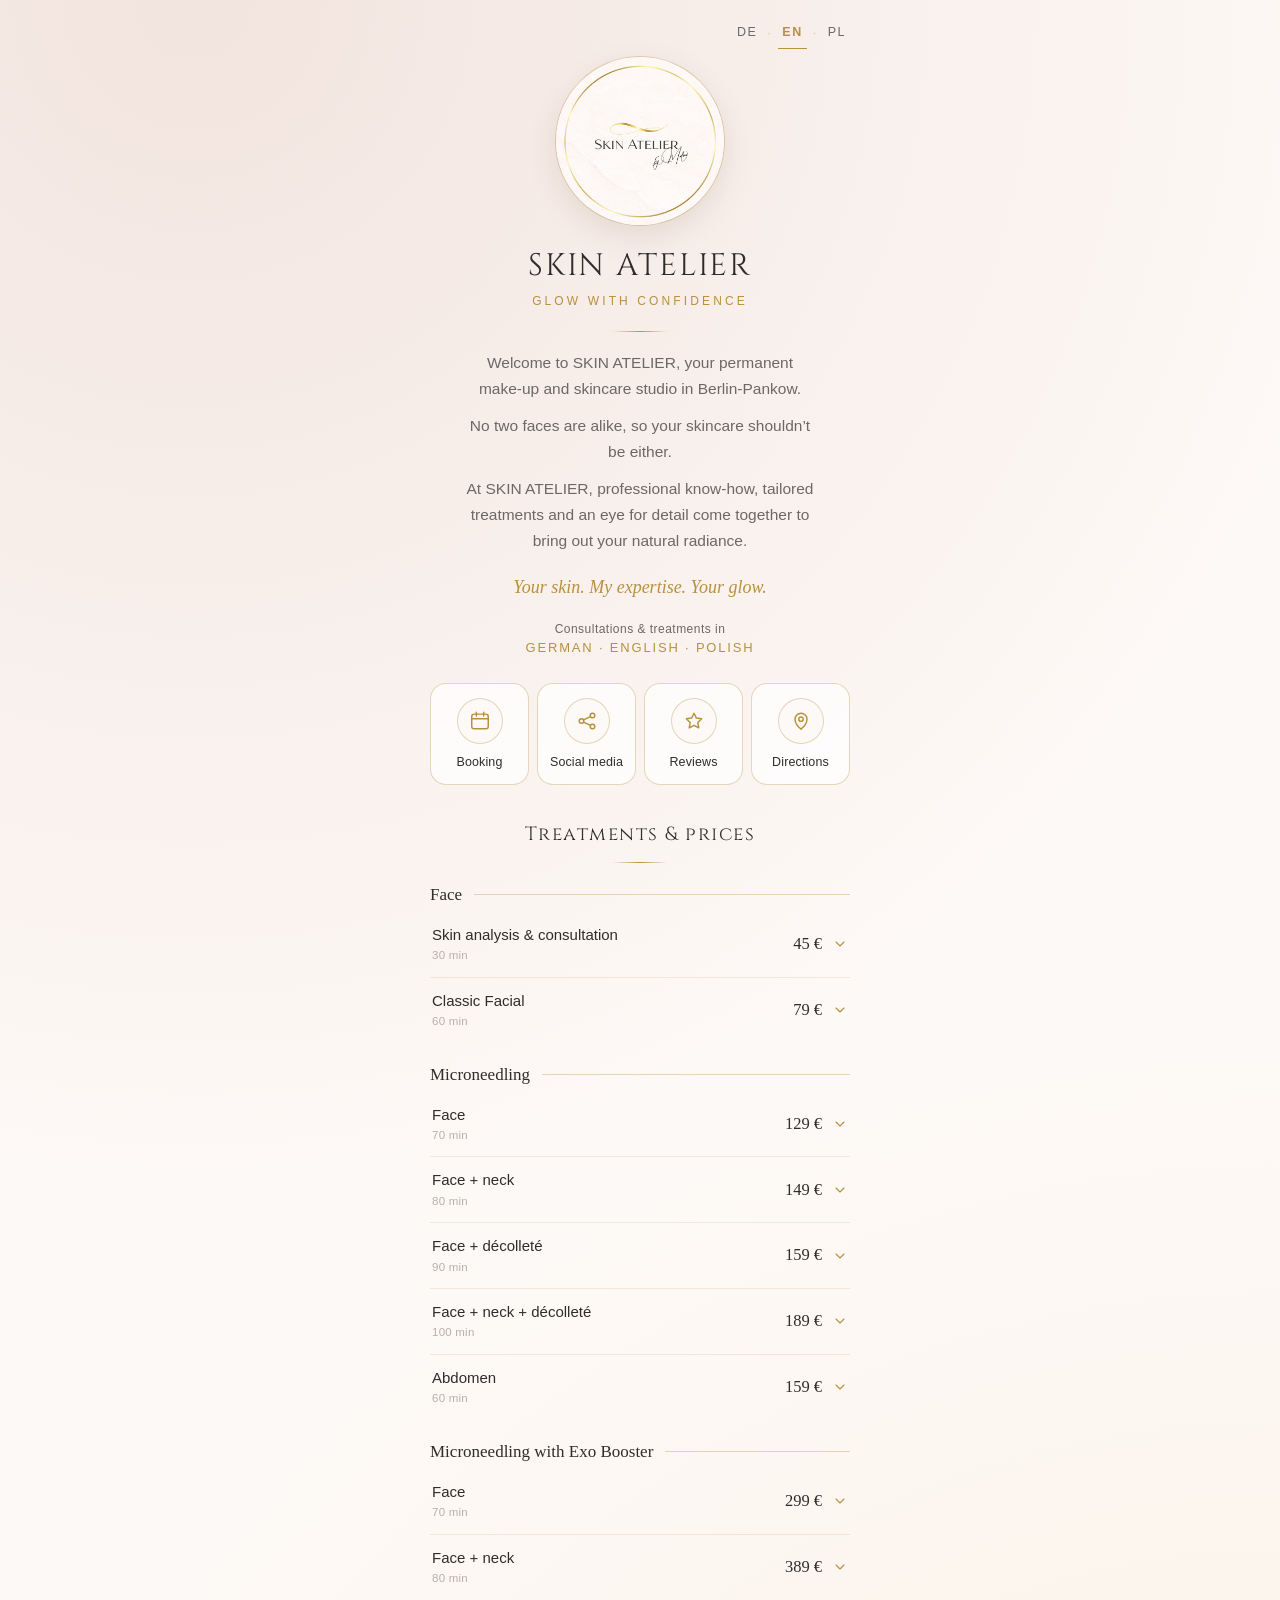
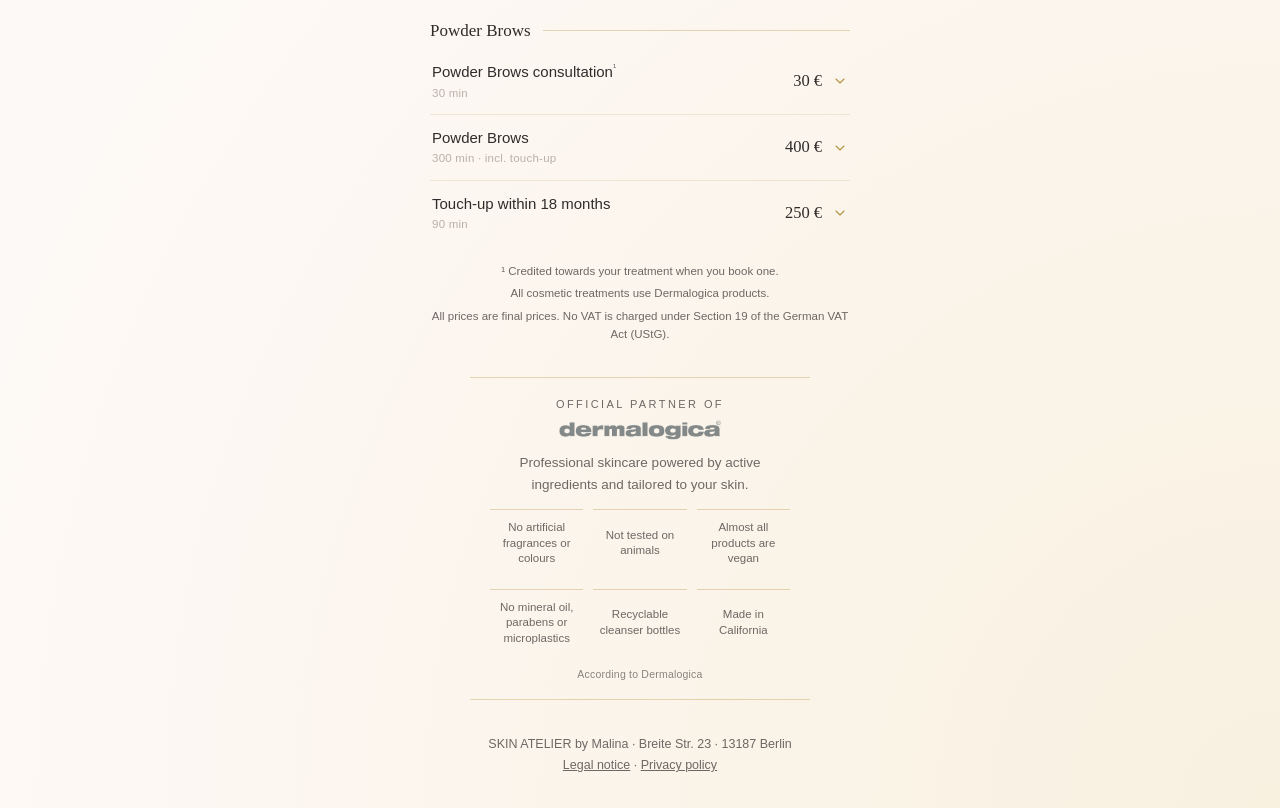
==== commit 41d08124: "Add files via upload" ====
--- a/en/index.html
+++ b/en/index.html
@@ -13,7 +13,7 @@
   <link rel="icon" href="../favicon.ico" sizes="any">
   <link rel="icon" type="image/png" sizes="192x192" href="../icon-192.png">
   <link rel="apple-touch-icon" href="../apple-touch-icon.png">
-  <link rel="stylesheet" href="../style.css?v=29">
+  <link rel="stylesheet" href="../style.css?v=31">
   <script>document.documentElement.classList.add('js');</script>
 </head>
 <body>
@@ -29,13 +29,6 @@
       <p class="intro">No two faces are alike, so your skincare shouldn’t be either.</p>
       <p class="intro">At <span class="marke">SKIN ATELIER</span>, professional know-how, tailored treatments and an eye for detail come together to bring out your natural radiance.</p>
       <p class="claim">Your skin. My expertise. Your glow.</p>
-      <div class="partner">
-        <span class="partner-label">Official partner of</span>
-        <img class="partner-logo" src="../dermalogica-logo.png" alt="Dermalogica" height="22">
-        <p class="partner-text">Professional skincare powered by active ingredients and tailored to your skin.</p>
-        <ul class="vorteile"><li>No artificial fragrances or colours</li><li>Not tested on animals</li><li>Almost all products are vegan</li><li>No mineral oil, parabens or microplastics</li><li>Recyclable cleanser bottles</li><li>Made in California</li></ul>
-        <p class="partner-quelle">According to Dermalogica</p>
-      </div>
       <p class="sprachen">Consultations &amp; treatments in<strong>German · English · Polish</strong></p>
     </header>
 
@@ -80,60 +73,60 @@
           <h3>Face</h3>
           <div class="p-item">
             <button class="p-zeile" type="button" aria-expanded="false" aria-controls="pi-1"><span class="p-name">Skin analysis &amp; consultation<small class="p-zeit">30 min</small></span><span class="p-preis">45 €</span><svg class="p-pfeil" viewBox="0 0 24 24" fill="none" stroke="currentColor" stroke-width="1.6" stroke-linecap="round" stroke-linejoin="round" aria-hidden="true"><path d="m6 9 6 6 6-6"/></svg></button>
-            <div class="p-karte" id="pi-1"><div class="p-innen"><div class="p-blatt"><p class="p-text">We take time for your skin and your individual needs. After a thorough double cleanse, we analyse your skin and talk through the results. Based on this, we create a tailor-made care and treatment plan matched to what your skin needs.</p><a class="p-btn" href="https://wa.me/4916095902220?text=Hi%21%20I%E2%80%99m%20interested%20in%20%E2%80%9CSkin%20analysis%20%26%20consultation%E2%80%9D%20and%20would%20like%20to%20book%20an%20appointment." target="_blank" rel="noopener"><svg viewBox="0 0 24 24" fill="none" stroke="currentColor" stroke-width="1.6" stroke-linecap="round" stroke-linejoin="round" aria-hidden="true"><path d="M20.5 11.6a8.4 8.4 0 0 1-12.4 7.4L3.5 20.5l1.6-4.4A8.4 8.4 0 1 1 20.5 11.6Z"/><path d="M9 9.2c.2 1.9 2 4 4 4.6l1.1-1.1 1.8.8-.4 1.6c-3.4.2-6.6-3-6.4-6.4l1.6-.4.8 1.8L9 9.2Z"/></svg>Request this treatment</a></div></div></div>
+            <div class="p-karte" id="pi-1"><div class="p-innen"><div class="p-blatt"><p class="p-text">We take time for your skin and your individual needs. After a thorough double cleanse, we analyse your skin and talk through the results. Based on this, we create a tailor-made care and treatment plan matched to what your skin needs.</p><a class="p-btn" href="https://wa.me/4916095902220?text=Hi%21%20I%E2%80%99m%20interested%20in%20%E2%80%9CSkin%20analysis%20%26%20consultation%E2%80%9D%20and%20would%20like%20to%20book%20an%20appointment." target="_blank" rel="noopener"><svg viewBox="0 0 24 24" fill="none" stroke="currentColor" stroke-width="1.6" stroke-linecap="round" stroke-linejoin="round" aria-hidden="true"><path d="M20.5 11.6a8.4 8.4 0 0 1-12.4 7.4L3.5 20.5l1.6-4.4A8.4 8.4 0 1 1 20.5 11.6Z"/><path d="M9 9.2c.2 1.9 2 4 4 4.6l1.1-1.1 1.8.8-.4 1.6c-3.4.2-6.6-3-6.4-6.4l1.6-.4.8 1.8L9 9.2Z"/></svg>Request an appointment</a></div></div></div>
           </div>
           <div class="p-item">
             <button class="p-zeile" type="button" aria-expanded="false" aria-controls="pi-2"><span class="p-name">Classic Facial<small class="p-zeit">60 min</small></span><span class="p-preis">79 €</span><svg class="p-pfeil" viewBox="0 0 24 24" fill="none" stroke="currentColor" stroke-width="1.6" stroke-linecap="round" stroke-linejoin="round" aria-hidden="true"><path d="m6 9 6 6 6-6"/></svg></button>
-            <div class="p-karte" id="pi-2"><div class="p-innen"><div class="p-blatt"><p class="p-text">The perfect foundation for healthy skin: an individually tailored facial that deeply nourishes your skin, supports its balance and gives you a fresh glow.</p><p class="p-label">Procedure</p><ol class="p-ablauf"><li>Pre-cleanse</li><li>Cleanse</li><li>Exfoliation</li><li>Extractions</li><li>Serum matched to your skin</li><li>Mask</li><li>Facial massage</li><li>Finishing care</li></ol><a class="p-btn" href="https://wa.me/4916095902220?text=Hi%21%20I%E2%80%99m%20interested%20in%20%E2%80%9CClassic%20Facial%E2%80%9D%20and%20would%20like%20to%20book%20an%20appointment." target="_blank" rel="noopener"><svg viewBox="0 0 24 24" fill="none" stroke="currentColor" stroke-width="1.6" stroke-linecap="round" stroke-linejoin="round" aria-hidden="true"><path d="M20.5 11.6a8.4 8.4 0 0 1-12.4 7.4L3.5 20.5l1.6-4.4A8.4 8.4 0 1 1 20.5 11.6Z"/><path d="M9 9.2c.2 1.9 2 4 4 4.6l1.1-1.1 1.8.8-.4 1.6c-3.4.2-6.6-3-6.4-6.4l1.6-.4.8 1.8L9 9.2Z"/></svg>Request this treatment</a></div></div></div>
+            <div class="p-karte" id="pi-2"><div class="p-innen"><div class="p-blatt"><p class="p-text">The perfect foundation for healthy skin: an individually tailored facial that deeply nourishes your skin, supports its balance and gives you a fresh glow.</p><p class="p-label">Procedure</p><p class="p-ablauf">Pre-cleanse · Cleanse · Exfoliation · Extractions · Serum matched to your skin · Mask · Facial massage · Finishing care</p><a class="p-btn" href="https://wa.me/4916095902220?text=Hi%21%20I%E2%80%99m%20interested%20in%20%E2%80%9CClassic%20Facial%E2%80%9D%20and%20would%20like%20to%20book%20an%20appointment." target="_blank" rel="noopener"><svg viewBox="0 0 24 24" fill="none" stroke="currentColor" stroke-width="1.6" stroke-linecap="round" stroke-linejoin="round" aria-hidden="true"><path d="M20.5 11.6a8.4 8.4 0 0 1-12.4 7.4L3.5 20.5l1.6-4.4A8.4 8.4 0 1 1 20.5 11.6Z"/><path d="M9 9.2c.2 1.9 2 4 4 4.6l1.1-1.1 1.8.8-.4 1.6c-3.4.2-6.6-3-6.4-6.4l1.6-.4.8 1.8L9 9.2Z"/></svg>Request an appointment</a></div></div></div>
           </div>
         </div>
         <div class="p-kat">
           <h3>Microneedling</h3>
           <div class="p-item">
             <button class="p-zeile" type="button" aria-expanded="false" aria-controls="pi-3"><span class="p-name">Face<small class="p-zeit">70 min</small></span><span class="p-preis">129 €</span><svg class="p-pfeil" viewBox="0 0 24 24" fill="none" stroke="currentColor" stroke-width="1.6" stroke-linecap="round" stroke-linejoin="round" aria-hidden="true"><path d="m6 9 6 6 6-6"/></svg></button>
-            <div class="p-karte" id="pi-3"><div class="p-innen"><div class="p-blatt"><p class="p-text">A minimally invasive treatment that specifically supports your skin’s natural regeneration. Microneedling stimulates your body’s own collagen production, refines your complexion and can visibly improve fine lines, scars and enlarged pores. For more even, smoother and firmer-looking skin with a fresh, revitalised glow.</p><p class="p-label">Procedure</p><ol class="p-ablauf"><li>Pre-cleanse</li><li>Cleanse</li><li>Exfoliation</li><li>Extractions</li><li>Serum</li><li>Microneedling</li><li>Mask</li><li>Finishing care</li></ol><a class="p-btn" href="https://wa.me/4916095902220?text=Hi%21%20I%E2%80%99m%20interested%20in%20%E2%80%9CMicroneedling%20Face%E2%80%9D%20and%20would%20like%20to%20book%20an%20appointment." target="_blank" rel="noopener"><svg viewBox="0 0 24 24" fill="none" stroke="currentColor" stroke-width="1.6" stroke-linecap="round" stroke-linejoin="round" aria-hidden="true"><path d="M20.5 11.6a8.4 8.4 0 0 1-12.4 7.4L3.5 20.5l1.6-4.4A8.4 8.4 0 1 1 20.5 11.6Z"/><path d="M9 9.2c.2 1.9 2 4 4 4.6l1.1-1.1 1.8.8-.4 1.6c-3.4.2-6.6-3-6.4-6.4l1.6-.4.8 1.8L9 9.2Z"/></svg>Request this treatment</a></div></div></div>
+            <div class="p-karte" id="pi-3"><div class="p-innen"><div class="p-blatt"><p class="p-text">A minimally invasive treatment that specifically supports your skin’s natural regeneration. Microneedling stimulates your body’s own collagen production, refines your complexion and can visibly improve fine lines, scars and enlarged pores. For more even, smoother and firmer-looking skin with a fresh, revitalised glow.</p><p class="p-label">Procedure</p><p class="p-ablauf">Pre-cleanse · Cleanse · Exfoliation · Extractions · Serum · Microneedling · Mask · Finishing care</p><a class="p-btn" href="https://wa.me/4916095902220?text=Hi%21%20I%E2%80%99m%20interested%20in%20%E2%80%9CMicroneedling%20Face%E2%80%9D%20and%20would%20like%20to%20book%20an%20appointment." target="_blank" rel="noopener"><svg viewBox="0 0 24 24" fill="none" stroke="currentColor" stroke-width="1.6" stroke-linecap="round" stroke-linejoin="round" aria-hidden="true"><path d="M20.5 11.6a8.4 8.4 0 0 1-12.4 7.4L3.5 20.5l1.6-4.4A8.4 8.4 0 1 1 20.5 11.6Z"/><path d="M9 9.2c.2 1.9 2 4 4 4.6l1.1-1.1 1.8.8-.4 1.6c-3.4.2-6.6-3-6.4-6.4l1.6-.4.8 1.8L9 9.2Z"/></svg>Request an appointment</a></div></div></div>
           </div>
           <div class="p-item">
             <button class="p-zeile" type="button" aria-expanded="false" aria-controls="pi-4"><span class="p-name">Face + neck<small class="p-zeit">80 min</small></span><span class="p-preis">149 €</span><svg class="p-pfeil" viewBox="0 0 24 24" fill="none" stroke="currentColor" stroke-width="1.6" stroke-linecap="round" stroke-linejoin="round" aria-hidden="true"><path d="m6 9 6 6 6-6"/></svg></button>
-            <div class="p-karte" id="pi-4"><div class="p-innen"><div class="p-blatt"><p class="p-text">A minimally invasive treatment that specifically supports your skin’s natural regeneration. Microneedling stimulates your body’s own collagen production, refines your complexion and can visibly improve fine lines, scars and enlarged pores. For more even, smoother and firmer-looking skin with a fresh, revitalised glow.</p><p class="p-label">Procedure</p><ol class="p-ablauf"><li>Pre-cleanse</li><li>Cleanse</li><li>Exfoliation</li><li>Extractions</li><li>Serum</li><li>Microneedling</li><li>Mask</li><li>Finishing care</li></ol><a class="p-btn" href="https://wa.me/4916095902220?text=Hi%21%20I%E2%80%99m%20interested%20in%20%E2%80%9CMicroneedling%20Face%20%2B%20neck%E2%80%9D%20and%20would%20like%20to%20book%20an%20appointment." target="_blank" rel="noopener"><svg viewBox="0 0 24 24" fill="none" stroke="currentColor" stroke-width="1.6" stroke-linecap="round" stroke-linejoin="round" aria-hidden="true"><path d="M20.5 11.6a8.4 8.4 0 0 1-12.4 7.4L3.5 20.5l1.6-4.4A8.4 8.4 0 1 1 20.5 11.6Z"/><path d="M9 9.2c.2 1.9 2 4 4 4.6l1.1-1.1 1.8.8-.4 1.6c-3.4.2-6.6-3-6.4-6.4l1.6-.4.8 1.8L9 9.2Z"/></svg>Request this treatment</a></div></div></div>
+            <div class="p-karte" id="pi-4"><div class="p-innen"><div class="p-blatt"><p class="p-text">A minimally invasive treatment that specifically supports your skin’s natural regeneration. Microneedling stimulates your body’s own collagen production, refines your complexion and can visibly improve fine lines, scars and enlarged pores. For more even, smoother and firmer-looking skin with a fresh, revitalised glow.</p><p class="p-label">Procedure</p><p class="p-ablauf">Pre-cleanse · Cleanse · Exfoliation · Extractions · Serum · Microneedling · Mask · Finishing care</p><a class="p-btn" href="https://wa.me/4916095902220?text=Hi%21%20I%E2%80%99m%20interested%20in%20%E2%80%9CMicroneedling%20Face%20%2B%20neck%E2%80%9D%20and%20would%20like%20to%20book%20an%20appointment." target="_blank" rel="noopener"><svg viewBox="0 0 24 24" fill="none" stroke="currentColor" stroke-width="1.6" stroke-linecap="round" stroke-linejoin="round" aria-hidden="true"><path d="M20.5 11.6a8.4 8.4 0 0 1-12.4 7.4L3.5 20.5l1.6-4.4A8.4 8.4 0 1 1 20.5 11.6Z"/><path d="M9 9.2c.2 1.9 2 4 4 4.6l1.1-1.1 1.8.8-.4 1.6c-3.4.2-6.6-3-6.4-6.4l1.6-.4.8 1.8L9 9.2Z"/></svg>Request an appointment</a></div></div></div>
           </div>
           <div class="p-item">
             <button class="p-zeile" type="button" aria-expanded="false" aria-controls="pi-5"><span class="p-name">Face + décolleté<small class="p-zeit">90 min</small></span><span class="p-preis">159 €</span><svg class="p-pfeil" viewBox="0 0 24 24" fill="none" stroke="currentColor" stroke-width="1.6" stroke-linecap="round" stroke-linejoin="round" aria-hidden="true"><path d="m6 9 6 6 6-6"/></svg></button>
-            <div class="p-karte" id="pi-5"><div class="p-innen"><div class="p-blatt"><p class="p-text">A minimally invasive treatment that specifically supports your skin’s natural regeneration. Microneedling stimulates your body’s own collagen production, refines your complexion and can visibly improve fine lines, scars and enlarged pores. For more even, smoother and firmer-looking skin with a fresh, revitalised glow.</p><p class="p-label">Procedure</p><ol class="p-ablauf"><li>Pre-cleanse</li><li>Cleanse</li><li>Exfoliation</li><li>Extractions</li><li>Serum</li><li>Microneedling</li><li>Mask</li><li>Finishing care</li></ol><a class="p-btn" href="https://wa.me/4916095902220?text=Hi%21%20I%E2%80%99m%20interested%20in%20%E2%80%9CMicroneedling%20Face%20%2B%20d%C3%A9collet%C3%A9%E2%80%9D%20and%20would%20like%20to%20book%20an%20appointment." target="_blank" rel="noopener"><svg viewBox="0 0 24 24" fill="none" stroke="currentColor" stroke-width="1.6" stroke-linecap="round" stroke-linejoin="round" aria-hidden="true"><path d="M20.5 11.6a8.4 8.4 0 0 1-12.4 7.4L3.5 20.5l1.6-4.4A8.4 8.4 0 1 1 20.5 11.6Z"/><path d="M9 9.2c.2 1.9 2 4 4 4.6l1.1-1.1 1.8.8-.4 1.6c-3.4.2-6.6-3-6.4-6.4l1.6-.4.8 1.8L9 9.2Z"/></svg>Request this treatment</a></div></div></div>
+            <div class="p-karte" id="pi-5"><div class="p-innen"><div class="p-blatt"><p class="p-text">A minimally invasive treatment that specifically supports your skin’s natural regeneration. Microneedling stimulates your body’s own collagen production, refines your complexion and can visibly improve fine lines, scars and enlarged pores. For more even, smoother and firmer-looking skin with a fresh, revitalised glow.</p><p class="p-label">Procedure</p><p class="p-ablauf">Pre-cleanse · Cleanse · Exfoliation · Extractions · Serum · Microneedling · Mask · Finishing care</p><a class="p-btn" href="https://wa.me/4916095902220?text=Hi%21%20I%E2%80%99m%20interested%20in%20%E2%80%9CMicroneedling%20Face%20%2B%20d%C3%A9collet%C3%A9%E2%80%9D%20and%20would%20like%20to%20book%20an%20appointment." target="_blank" rel="noopener"><svg viewBox="0 0 24 24" fill="none" stroke="currentColor" stroke-width="1.6" stroke-linecap="round" stroke-linejoin="round" aria-hidden="true"><path d="M20.5 11.6a8.4 8.4 0 0 1-12.4 7.4L3.5 20.5l1.6-4.4A8.4 8.4 0 1 1 20.5 11.6Z"/><path d="M9 9.2c.2 1.9 2 4 4 4.6l1.1-1.1 1.8.8-.4 1.6c-3.4.2-6.6-3-6.4-6.4l1.6-.4.8 1.8L9 9.2Z"/></svg>Request an appointment</a></div></div></div>
           </div>
           <div class="p-item">
             <button class="p-zeile" type="button" aria-expanded="false" aria-controls="pi-6"><span class="p-name">Face + neck + décolleté<small class="p-zeit">100 min</small></span><span class="p-preis">189 €</span><svg class="p-pfeil" viewBox="0 0 24 24" fill="none" stroke="currentColor" stroke-width="1.6" stroke-linecap="round" stroke-linejoin="round" aria-hidden="true"><path d="m6 9 6 6 6-6"/></svg></button>
-            <div class="p-karte" id="pi-6"><div class="p-innen"><div class="p-blatt"><p class="p-text">A minimally invasive treatment that specifically supports your skin’s natural regeneration. Microneedling stimulates your body’s own collagen production, refines your complexion and can visibly improve fine lines, scars and enlarged pores. For more even, smoother and firmer-looking skin with a fresh, revitalised glow.</p><p class="p-label">Procedure</p><ol class="p-ablauf"><li>Pre-cleanse</li><li>Cleanse</li><li>Exfoliation</li><li>Extractions</li><li>Serum</li><li>Microneedling</li><li>Mask</li><li>Finishing care</li></ol><a class="p-btn" href="https://wa.me/4916095902220?text=Hi%21%20I%E2%80%99m%20interested%20in%20%E2%80%9CMicroneedling%20Face%20%2B%20neck%20%2B%20d%C3%A9collet%C3%A9%E2%80%9D%20and%20would%20like%20to%20book%20an%20appointment." target="_blank" rel="noopener"><svg viewBox="0 0 24 24" fill="none" stroke="currentColor" stroke-width="1.6" stroke-linecap="round" stroke-linejoin="round" aria-hidden="true"><path d="M20.5 11.6a8.4 8.4 0 0 1-12.4 7.4L3.5 20.5l1.6-4.4A8.4 8.4 0 1 1 20.5 11.6Z"/><path d="M9 9.2c.2 1.9 2 4 4 4.6l1.1-1.1 1.8.8-.4 1.6c-3.4.2-6.6-3-6.4-6.4l1.6-.4.8 1.8L9 9.2Z"/></svg>Request this treatment</a></div></div></div>
+            <div class="p-karte" id="pi-6"><div class="p-innen"><div class="p-blatt"><p class="p-text">A minimally invasive treatment that specifically supports your skin’s natural regeneration. Microneedling stimulates your body’s own collagen production, refines your complexion and can visibly improve fine lines, scars and enlarged pores. For more even, smoother and firmer-looking skin with a fresh, revitalised glow.</p><p class="p-label">Procedure</p><p class="p-ablauf">Pre-cleanse · Cleanse · Exfoliation · Extractions · Serum · Microneedling · Mask · Finishing care</p><a class="p-btn" href="https://wa.me/4916095902220?text=Hi%21%20I%E2%80%99m%20interested%20in%20%E2%80%9CMicroneedling%20Face%20%2B%20neck%20%2B%20d%C3%A9collet%C3%A9%E2%80%9D%20and%20would%20like%20to%20book%20an%20appointment." target="_blank" rel="noopener"><svg viewBox="0 0 24 24" fill="none" stroke="currentColor" stroke-width="1.6" stroke-linecap="round" stroke-linejoin="round" aria-hidden="true"><path d="M20.5 11.6a8.4 8.4 0 0 1-12.4 7.4L3.5 20.5l1.6-4.4A8.4 8.4 0 1 1 20.5 11.6Z"/><path d="M9 9.2c.2 1.9 2 4 4 4.6l1.1-1.1 1.8.8-.4 1.6c-3.4.2-6.6-3-6.4-6.4l1.6-.4.8 1.8L9 9.2Z"/></svg>Request an appointment</a></div></div></div>
           </div>
           <div class="p-item">
             <button class="p-zeile" type="button" aria-expanded="false" aria-controls="pi-7"><span class="p-name">Abdomen<small class="p-zeit">60 min</small></span><span class="p-preis">159 €</span><svg class="p-pfeil" viewBox="0 0 24 24" fill="none" stroke="currentColor" stroke-width="1.6" stroke-linecap="round" stroke-linejoin="round" aria-hidden="true"><path d="m6 9 6 6 6-6"/></svg></button>
-            <div class="p-karte" id="pi-7"><div class="p-innen"><div class="p-blatt"><p class="p-text">A minimally invasive treatment that specifically supports your skin’s natural regeneration. Microneedling stimulates your body’s own collagen production, refines your complexion and can visibly improve fine lines, scars and enlarged pores. For more even, smoother and firmer-looking skin.</p><p class="p-label">Procedure</p><ol class="p-ablauf"><li>Cleanse</li><li>Exfoliation</li><li>Microneedling</li><li>Nourishing mask</li><li>Finishing care</li></ol><a class="p-btn" href="https://wa.me/4916095902220?text=Hi%21%20I%E2%80%99m%20interested%20in%20%E2%80%9CMicroneedling%20Abdomen%E2%80%9D%20and%20would%20like%20to%20book%20an%20appointment." target="_blank" rel="noopener"><svg viewBox="0 0 24 24" fill="none" stroke="currentColor" stroke-width="1.6" stroke-linecap="round" stroke-linejoin="round" aria-hidden="true"><path d="M20.5 11.6a8.4 8.4 0 0 1-12.4 7.4L3.5 20.5l1.6-4.4A8.4 8.4 0 1 1 20.5 11.6Z"/><path d="M9 9.2c.2 1.9 2 4 4 4.6l1.1-1.1 1.8.8-.4 1.6c-3.4.2-6.6-3-6.4-6.4l1.6-.4.8 1.8L9 9.2Z"/></svg>Request this treatment</a></div></div></div>
+            <div class="p-karte" id="pi-7"><div class="p-innen"><div class="p-blatt"><p class="p-text">A minimally invasive treatment that specifically supports your skin’s natural regeneration. Microneedling stimulates your body’s own collagen production, refines your complexion and can visibly improve fine lines, scars and enlarged pores. For more even, smoother and firmer-looking skin.</p><p class="p-label">Procedure</p><p class="p-ablauf">Cleanse · Exfoliation · Microneedling · Nourishing mask · Finishing care</p><a class="p-btn" href="https://wa.me/4916095902220?text=Hi%21%20I%E2%80%99m%20interested%20in%20%E2%80%9CMicroneedling%20Abdomen%E2%80%9D%20and%20would%20like%20to%20book%20an%20appointment." target="_blank" rel="noopener"><svg viewBox="0 0 24 24" fill="none" stroke="currentColor" stroke-width="1.6" stroke-linecap="round" stroke-linejoin="round" aria-hidden="true"><path d="M20.5 11.6a8.4 8.4 0 0 1-12.4 7.4L3.5 20.5l1.6-4.4A8.4 8.4 0 1 1 20.5 11.6Z"/><path d="M9 9.2c.2 1.9 2 4 4 4.6l1.1-1.1 1.8.8-.4 1.6c-3.4.2-6.6-3-6.4-6.4l1.6-.4.8 1.8L9 9.2Z"/></svg>Request an appointment</a></div></div></div>
           </div>
         </div>
         <div class="p-kat">
           <h3>Microneedling with Exo Booster</h3>
           <div class="p-item">
             <button class="p-zeile" type="button" aria-expanded="false" aria-controls="pi-8"><span class="p-name">Face<small class="p-zeit">70 min</small></span><span class="p-preis">299 €</span><svg class="p-pfeil" viewBox="0 0 24 24" fill="none" stroke="currentColor" stroke-width="1.6" stroke-linecap="round" stroke-linejoin="round" aria-hidden="true"><path d="m6 9 6 6 6-6"/></svg></button>
-            <div class="p-karte" id="pi-8"><div class="p-innen"><div class="p-blatt"><p class="p-text">Next-generation microneedling: during needling, Dermalogica PRO Exo Booster is infused into the skin, with 10 billion Lactobacillus exosomes per treatment, plus omega-3, Bacillus ferment, peptides and phospholipids from olive stem cells.</p><ul class="p-punkte"><li>Supports cell renewal</li><li>Strengthens the skin barrier</li><li>Promotes elasticity and firmness</li></ul><p class="p-label">Procedure</p><ol class="p-ablauf"><li>Pre-cleanse</li><li>Cleanse</li><li>Exfoliation</li><li>Extractions</li><li>Serum</li><li>Microneedling with Exo Booster</li><li>Mask</li><li>Finishing care</li></ol><a class="p-btn" href="https://wa.me/4916095902220?text=Hi%21%20I%E2%80%99m%20interested%20in%20%E2%80%9CMicroneedling%20with%20Exo%20Booster%20Face%E2%80%9D%20and%20would%20like%20to%20book%20an%20appointment." target="_blank" rel="noopener"><svg viewBox="0 0 24 24" fill="none" stroke="currentColor" stroke-width="1.6" stroke-linecap="round" stroke-linejoin="round" aria-hidden="true"><path d="M20.5 11.6a8.4 8.4 0 0 1-12.4 7.4L3.5 20.5l1.6-4.4A8.4 8.4 0 1 1 20.5 11.6Z"/><path d="M9 9.2c.2 1.9 2 4 4 4.6l1.1-1.1 1.8.8-.4 1.6c-3.4.2-6.6-3-6.4-6.4l1.6-.4.8 1.8L9 9.2Z"/></svg>Request this treatment</a></div></div></div>
+            <div class="p-karte" id="pi-8"><div class="p-innen"><div class="p-blatt"><p class="p-text p-lead">Next-generation microneedling – for visibly revitalised skin.</p><p class="p-text">This innovative treatment combines classic microneedling with an advanced Exo Booster based on Lactobacillus exosomes.</p><p class="p-text">The formula, with 10 billion exosomes per treatment, is complemented by valuable omega-3 fatty acids, Bacillus ferment, peptides and phospholipids from olive stem cells.</p><p class="p-text">Together, they support skin regeneration, strengthen the skin barrier and promote skin elasticity as well as a smoother, more even complexion.</p><p class="p-text">The result: a revitalised, fresh and well-cared-for complexion with refined skin texture and a new radiance.</p><ul class="p-punkte"><li>Supports cell renewal</li><li>Strengthens the skin barrier</li><li>Promotes elasticity and firmness</li></ul><p class="p-label">Procedure</p><p class="p-ablauf">Pre-cleanse · Cleanse · Exfoliation · Extractions · Serum · Microneedling with Exo Booster · Mask · Finishing care</p><a class="p-btn" href="https://wa.me/4916095902220?text=Hi%21%20I%E2%80%99m%20interested%20in%20%E2%80%9CMicroneedling%20with%20Exo%20Booster%20Face%E2%80%9D%20and%20would%20like%20to%20book%20an%20appointment." target="_blank" rel="noopener"><svg viewBox="0 0 24 24" fill="none" stroke="currentColor" stroke-width="1.6" stroke-linecap="round" stroke-linejoin="round" aria-hidden="true"><path d="M20.5 11.6a8.4 8.4 0 0 1-12.4 7.4L3.5 20.5l1.6-4.4A8.4 8.4 0 1 1 20.5 11.6Z"/><path d="M9 9.2c.2 1.9 2 4 4 4.6l1.1-1.1 1.8.8-.4 1.6c-3.4.2-6.6-3-6.4-6.4l1.6-.4.8 1.8L9 9.2Z"/></svg>Request an appointment</a></div></div></div>
           </div>
           <div class="p-item">
             <button class="p-zeile" type="button" aria-expanded="false" aria-controls="pi-9"><span class="p-name">Face + neck<small class="p-zeit">80 min</small></span><span class="p-preis">389 €</span><svg class="p-pfeil" viewBox="0 0 24 24" fill="none" stroke="currentColor" stroke-width="1.6" stroke-linecap="round" stroke-linejoin="round" aria-hidden="true"><path d="m6 9 6 6 6-6"/></svg></button>
-            <div class="p-karte" id="pi-9"><div class="p-innen"><div class="p-blatt"><p class="p-text">Next-generation microneedling: during needling, Dermalogica PRO Exo Booster is infused into the skin, with 10 billion Lactobacillus exosomes per treatment, plus omega-3, Bacillus ferment, peptides and phospholipids from olive stem cells.</p><ul class="p-punkte"><li>Supports cell renewal</li><li>Strengthens the skin barrier</li><li>Promotes elasticity and firmness</li></ul><p class="p-label">Procedure</p><ol class="p-ablauf"><li>Pre-cleanse</li><li>Cleanse</li><li>Exfoliation</li><li>Extractions</li><li>Serum</li><li>Microneedling with Exo Booster</li><li>Mask</li><li>Finishing care</li></ol><a class="p-btn" href="https://wa.me/4916095902220?text=Hi%21%20I%E2%80%99m%20interested%20in%20%E2%80%9CMicroneedling%20with%20Exo%20Booster%20Face%20%2B%20neck%E2%80%9D%20and%20would%20like%20to%20book%20an%20appointment." target="_blank" rel="noopener"><svg viewBox="0 0 24 24" fill="none" stroke="currentColor" stroke-width="1.6" stroke-linecap="round" stroke-linejoin="round" aria-hidden="true"><path d="M20.5 11.6a8.4 8.4 0 0 1-12.4 7.4L3.5 20.5l1.6-4.4A8.4 8.4 0 1 1 20.5 11.6Z"/><path d="M9 9.2c.2 1.9 2 4 4 4.6l1.1-1.1 1.8.8-.4 1.6c-3.4.2-6.6-3-6.4-6.4l1.6-.4.8 1.8L9 9.2Z"/></svg>Request this treatment</a></div></div></div>
+            <div class="p-karte" id="pi-9"><div class="p-innen"><div class="p-blatt"><p class="p-text p-lead">Next-generation microneedling – for visibly revitalised skin.</p><p class="p-text">This innovative treatment combines classic microneedling with an advanced Exo Booster based on Lactobacillus exosomes.</p><p class="p-text">The formula, with 10 billion exosomes per treatment, is complemented by valuable omega-3 fatty acids, Bacillus ferment, peptides and phospholipids from olive stem cells.</p><p class="p-text">Together, they support skin regeneration, strengthen the skin barrier and promote skin elasticity as well as a smoother, more even complexion.</p><p class="p-text">The result: a revitalised, fresh and well-cared-for complexion with refined skin texture and a new radiance.</p><ul class="p-punkte"><li>Supports cell renewal</li><li>Strengthens the skin barrier</li><li>Promotes elasticity and firmness</li></ul><p class="p-label">Procedure</p><p class="p-ablauf">Pre-cleanse · Cleanse · Exfoliation · Extractions · Serum · Microneedling with Exo Booster · Mask · Finishing care</p><a class="p-btn" href="https://wa.me/4916095902220?text=Hi%21%20I%E2%80%99m%20interested%20in%20%E2%80%9CMicroneedling%20with%20Exo%20Booster%20Face%20%2B%20neck%E2%80%9D%20and%20would%20like%20to%20book%20an%20appointment." target="_blank" rel="noopener"><svg viewBox="0 0 24 24" fill="none" stroke="currentColor" stroke-width="1.6" stroke-linecap="round" stroke-linejoin="round" aria-hidden="true"><path d="M20.5 11.6a8.4 8.4 0 0 1-12.4 7.4L3.5 20.5l1.6-4.4A8.4 8.4 0 1 1 20.5 11.6Z"/><path d="M9 9.2c.2 1.9 2 4 4 4.6l1.1-1.1 1.8.8-.4 1.6c-3.4.2-6.6-3-6.4-6.4l1.6-.4.8 1.8L9 9.2Z"/></svg>Request an appointment</a></div></div></div>
           </div>
         </div>
         <div class="p-kat">
           <h3>Powder Brows</h3>
           <div class="p-item">
             <button class="p-zeile" type="button" aria-expanded="false" aria-controls="pi-10"><span class="p-name">Powder Brows consultation<sup>¹</sup><small class="p-zeit">30 min</small></span><span class="p-preis">30 €</span><svg class="p-pfeil" viewBox="0 0 24 24" fill="none" stroke="currentColor" stroke-width="1.6" stroke-linecap="round" stroke-linejoin="round" aria-hidden="true"><path d="m6 9 6 6 6-6"/></svg></button>
-            <div class="p-karte" id="pi-10"><div class="p-innen"><div class="p-blatt"><p class="p-text">Information about the treatment process and a pre-drawing. We talk about shape, colour and your wishes and find out whether Powder Brows are right for you.</p><p class="p-fn">¹ Credited towards your treatment when you book one.</p><a class="p-btn" href="https://wa.me/4916095902220?text=Hi%21%20I%E2%80%99m%20interested%20in%20%E2%80%9CPowder%20Brows%20consultation%E2%80%9D%20and%20would%20like%20to%20book%20an%20appointment." target="_blank" rel="noopener"><svg viewBox="0 0 24 24" fill="none" stroke="currentColor" stroke-width="1.6" stroke-linecap="round" stroke-linejoin="round" aria-hidden="true"><path d="M20.5 11.6a8.4 8.4 0 0 1-12.4 7.4L3.5 20.5l1.6-4.4A8.4 8.4 0 1 1 20.5 11.6Z"/><path d="M9 9.2c.2 1.9 2 4 4 4.6l1.1-1.1 1.8.8-.4 1.6c-3.4.2-6.6-3-6.4-6.4l1.6-.4.8 1.8L9 9.2Z"/></svg>Request this treatment</a></div></div></div>
+            <div class="p-karte" id="pi-10"><div class="p-innen"><div class="p-blatt"><p class="p-text">Information about the treatment process and a pre-drawing. We talk about shape, colour and your wishes and find out whether Powder Brows are right for you.</p><p class="p-fn">¹ Credited towards your treatment when you book one.</p><a class="p-btn" href="https://wa.me/4916095902220?text=Hi%21%20I%E2%80%99m%20interested%20in%20%E2%80%9CPowder%20Brows%20consultation%E2%80%9D%20and%20would%20like%20to%20book%20an%20appointment." target="_blank" rel="noopener"><svg viewBox="0 0 24 24" fill="none" stroke="currentColor" stroke-width="1.6" stroke-linecap="round" stroke-linejoin="round" aria-hidden="true"><path d="M20.5 11.6a8.4 8.4 0 0 1-12.4 7.4L3.5 20.5l1.6-4.4A8.4 8.4 0 1 1 20.5 11.6Z"/><path d="M9 9.2c.2 1.9 2 4 4 4.6l1.1-1.1 1.8.8-.4 1.6c-3.4.2-6.6-3-6.4-6.4l1.6-.4.8 1.8L9 9.2Z"/></svg>Request an appointment</a></div></div></div>
           </div>
           <div class="p-item">
             <button class="p-zeile" type="button" aria-expanded="false" aria-controls="pi-11"><span class="p-name">Powder Brows<small class="p-zeit">300 min · incl. touch-up</small></span><span class="p-preis">400 €</span><svg class="p-pfeil" viewBox="0 0 24 24" fill="none" stroke="currentColor" stroke-width="1.6" stroke-linecap="round" stroke-linejoin="round" aria-hidden="true"><path d="m6 9 6 6 6-6"/></svg></button>
-            <div class="p-karte" id="pi-11"><div class="p-innen"><div class="p-blatt"><p class="p-text">Includes the touch-up session (180 + 120 min).</p><p class="p-label">Procedure</p><ol class="p-ablauf"><li>Pigmentation</li><li>Aftercare advice</li></ol><a class="p-btn" href="https://wa.me/4916095902220?text=Hi%21%20I%E2%80%99m%20interested%20in%20%E2%80%9CPowder%20Brows%E2%80%9D%20and%20would%20like%20to%20book%20an%20appointment." target="_blank" rel="noopener"><svg viewBox="0 0 24 24" fill="none" stroke="currentColor" stroke-width="1.6" stroke-linecap="round" stroke-linejoin="round" aria-hidden="true"><path d="M20.5 11.6a8.4 8.4 0 0 1-12.4 7.4L3.5 20.5l1.6-4.4A8.4 8.4 0 1 1 20.5 11.6Z"/><path d="M9 9.2c.2 1.9 2 4 4 4.6l1.1-1.1 1.8.8-.4 1.6c-3.4.2-6.6-3-6.4-6.4l1.6-.4.8 1.8L9 9.2Z"/></svg>Request this treatment</a></div></div></div>
+            <div class="p-karte" id="pi-11"><div class="p-innen"><div class="p-blatt"><p class="p-text">Includes the touch-up session (180 + 120 min).</p><p class="p-label">Procedure</p><p class="p-ablauf">Pigmentation · Aftercare advice</p><a class="p-btn" href="https://wa.me/4916095902220?text=Hi%21%20I%E2%80%99m%20interested%20in%20%E2%80%9CPowder%20Brows%E2%80%9D%20and%20would%20like%20to%20book%20an%20appointment." target="_blank" rel="noopener"><svg viewBox="0 0 24 24" fill="none" stroke="currentColor" stroke-width="1.6" stroke-linecap="round" stroke-linejoin="round" aria-hidden="true"><path d="M20.5 11.6a8.4 8.4 0 0 1-12.4 7.4L3.5 20.5l1.6-4.4A8.4 8.4 0 1 1 20.5 11.6Z"/><path d="M9 9.2c.2 1.9 2 4 4 4.6l1.1-1.1 1.8.8-.4 1.6c-3.4.2-6.6-3-6.4-6.4l1.6-.4.8 1.8L9 9.2Z"/></svg>Request an appointment</a></div></div></div>
           </div>
           <div class="p-item">
             <button class="p-zeile" type="button" aria-expanded="false" aria-controls="pi-12"><span class="p-name">Touch-up within 18 months<small class="p-zeit">90 min</small></span><span class="p-preis">250 €</span><svg class="p-pfeil" viewBox="0 0 24 24" fill="none" stroke="currentColor" stroke-width="1.6" stroke-linecap="round" stroke-linejoin="round" aria-hidden="true"><path d="m6 9 6 6 6-6"/></svg></button>
-            <div class="p-karte" id="pi-12"><div class="p-innen"><div class="p-blatt"><p class="p-text">No new shape consultation needed.</p><p class="p-label">Procedure</p><ol class="p-ablauf"><li>Pigment refresh</li><li>Aftercare advice</li></ol><a class="p-btn" href="https://wa.me/4916095902220?text=Hi%21%20I%E2%80%99m%20interested%20in%20%E2%80%9CTouch-up%20within%2018%20months%E2%80%9D%20and%20would%20like%20to%20book%20an%20appointment." target="_blank" rel="noopener"><svg viewBox="0 0 24 24" fill="none" stroke="currentColor" stroke-width="1.6" stroke-linecap="round" stroke-linejoin="round" aria-hidden="true"><path d="M20.5 11.6a8.4 8.4 0 0 1-12.4 7.4L3.5 20.5l1.6-4.4A8.4 8.4 0 1 1 20.5 11.6Z"/><path d="M9 9.2c.2 1.9 2 4 4 4.6l1.1-1.1 1.8.8-.4 1.6c-3.4.2-6.6-3-6.4-6.4l1.6-.4.8 1.8L9 9.2Z"/></svg>Request this treatment</a></div></div></div>
+            <div class="p-karte" id="pi-12"><div class="p-innen"><div class="p-blatt"><p class="p-text">No new shape consultation needed.</p><p class="p-label">Procedure</p><p class="p-ablauf">Pigment refresh · Aftercare advice</p><a class="p-btn" href="https://wa.me/4916095902220?text=Hi%21%20I%E2%80%99m%20interested%20in%20%E2%80%9CTouch-up%20within%2018%20months%E2%80%9D%20and%20would%20like%20to%20book%20an%20appointment." target="_blank" rel="noopener"><svg viewBox="0 0 24 24" fill="none" stroke="currentColor" stroke-width="1.6" stroke-linecap="round" stroke-linejoin="round" aria-hidden="true"><path d="M20.5 11.6a8.4 8.4 0 0 1-12.4 7.4L3.5 20.5l1.6-4.4A8.4 8.4 0 1 1 20.5 11.6Z"/><path d="M9 9.2c.2 1.9 2 4 4 4.6l1.1-1.1 1.8.8-.4 1.6c-3.4.2-6.6-3-6.4-6.4l1.6-.4.8 1.8L9 9.2Z"/></svg>Request an appointment</a></div></div></div>
           </div>
         </div>
       </div>
@@ -143,6 +136,14 @@
           <p>All prices are final prices. No VAT is charged under Section 19 of the German VAT Act (UStG).</p>
       </div>
     </section>
+
+    <div class="partner partner-unten">
+      <span class="partner-label">Official partner of</span>
+      <img class="partner-logo" src="../dermalogica-logo.png" alt="Dermalogica" height="22">
+      <p class="partner-text">Professional skincare powered by active ingredients and tailored to your skin.</p>
+      <ul class="vorteile"><li>No artificial fragrances or colours</li><li>Not tested on animals</li><li>Almost all products are vegan</li><li>No mineral oil, parabens or microplastics</li><li>Recyclable cleanser bottles</li><li>Made in California</li></ul>
+      <p class="partner-quelle">According to Dermalogica</p>
+    </div>
 
     <footer class="fuss ein ein-3">
       <span class="marke">SKIN ATELIER</span> by Malina · Breite Str. 23 · 13187 Berlin<br>
--- a/style.css
+++ b/style.css
@@ -645,3 +645,20 @@
 @media (prefers-reduced-motion: reduce) {
   .js .p-karte, .js .p-blatt, .p-pfeil { transition: none; }
 }
+
+/* ---------- V30: heller Button, Ablauf als Fließtext, Partner unten ---------- */
+.p-btn {
+  background: var(--beige);
+  color: var(--anthrazit);
+  border: 1px solid var(--linie);
+  transition: background-color .2s ease, box-shadow .2s ease;
+}
+.p-btn:hover { background: #efe2d8; box-shadow: 0 4px 12px rgba(120, 90, 60, 0.10); }
+.p-btn svg { color: var(--gold); }
+.p-ablauf { display: block; margin: 0 0 4px; font-size: 13.5px; line-height: 1.7; color: #4a4542; }
+.p-lead { color: var(--anthrazit); font-weight: 500; }
+.partner-unten { margin: 34px auto 0; }
+
+/* ---------- V31: Ablauf zurückhaltender, Label größer ---------- */
+.p-label { font-size: 12.5px; }
+.p-ablauf { font-size: 12.5px; color: #9a908b; }
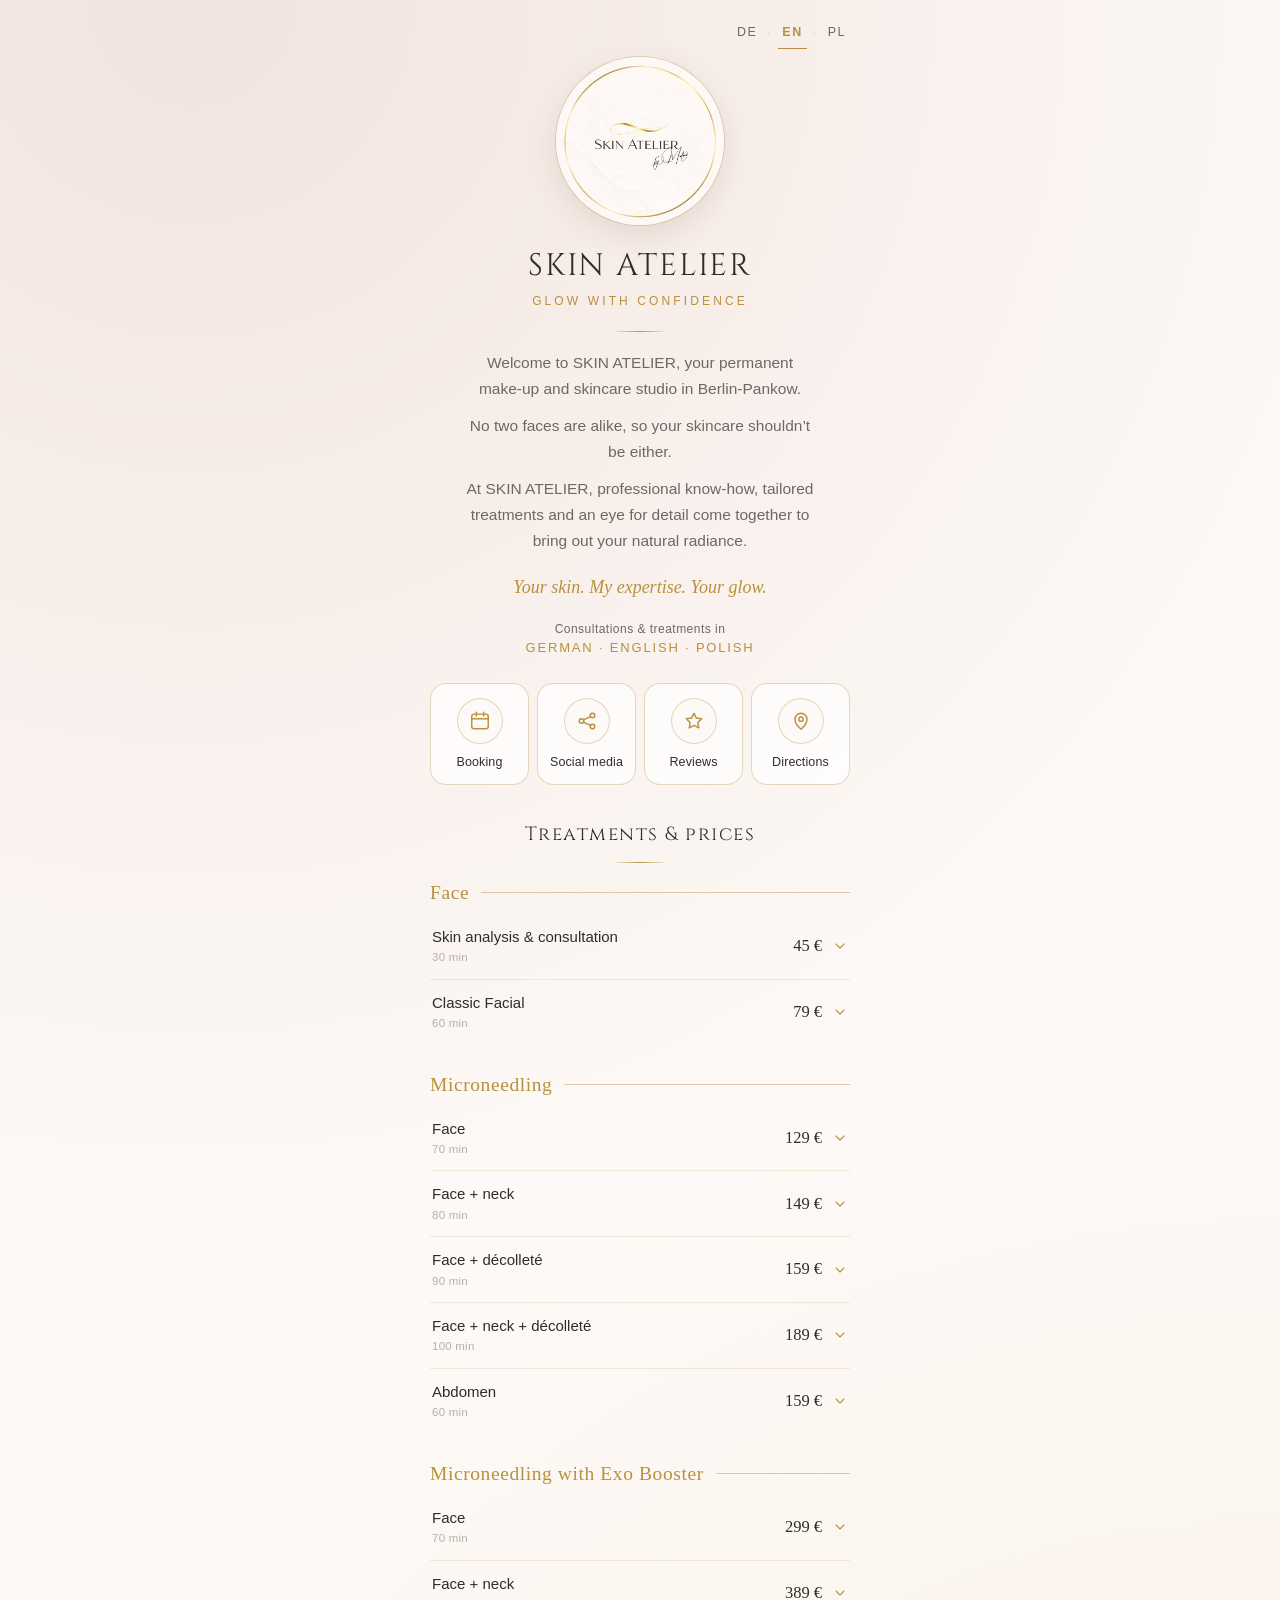
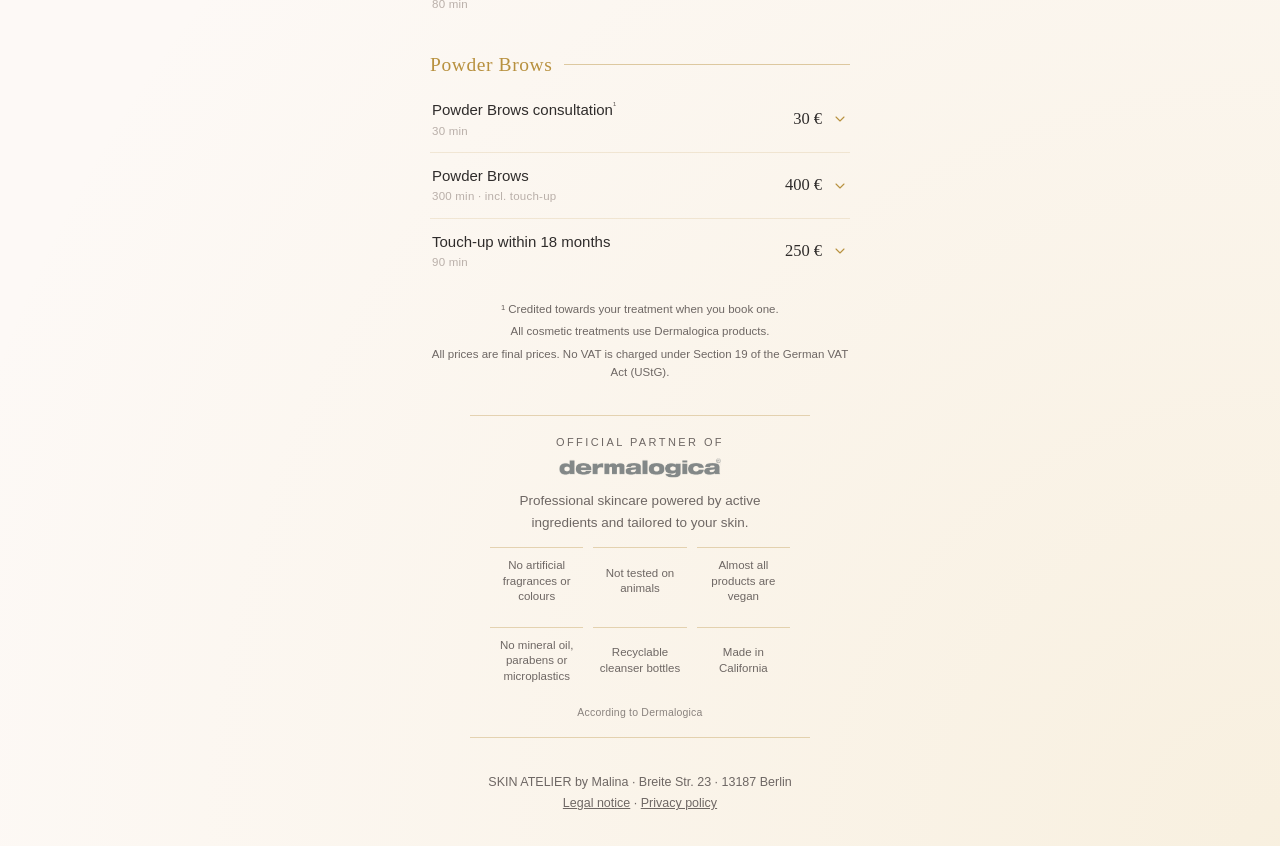
==== commit c1ff721e: "Add files via upload" ====
--- a/en/index.html
+++ b/en/index.html
@@ -13,7 +13,7 @@
   <link rel="icon" href="../favicon.ico" sizes="any">
   <link rel="icon" type="image/png" sizes="192x192" href="../icon-192.png">
   <link rel="apple-touch-icon" href="../apple-touch-icon.png">
-  <link rel="stylesheet" href="../style.css?v=31">
+  <link rel="stylesheet" href="../style.css?v=34">
   <script>document.documentElement.classList.add('js');</script>
 </head>
 <body>
@@ -107,11 +107,11 @@
           <h3>Microneedling with Exo Booster</h3>
           <div class="p-item">
             <button class="p-zeile" type="button" aria-expanded="false" aria-controls="pi-8"><span class="p-name">Face<small class="p-zeit">70 min</small></span><span class="p-preis">299 €</span><svg class="p-pfeil" viewBox="0 0 24 24" fill="none" stroke="currentColor" stroke-width="1.6" stroke-linecap="round" stroke-linejoin="round" aria-hidden="true"><path d="m6 9 6 6 6-6"/></svg></button>
-            <div class="p-karte" id="pi-8"><div class="p-innen"><div class="p-blatt"><p class="p-text p-lead">Next-generation microneedling – for visibly revitalised skin.</p><p class="p-text">This innovative treatment combines classic microneedling with an advanced Exo Booster based on Lactobacillus exosomes.</p><p class="p-text">The formula, with 10 billion exosomes per treatment, is complemented by valuable omega-3 fatty acids, Bacillus ferment, peptides and phospholipids from olive stem cells.</p><p class="p-text">Together, they support skin regeneration, strengthen the skin barrier and promote skin elasticity as well as a smoother, more even complexion.</p><p class="p-text">The result: a revitalised, fresh and well-cared-for complexion with refined skin texture and a new radiance.</p><ul class="p-punkte"><li>Supports cell renewal</li><li>Strengthens the skin barrier</li><li>Promotes elasticity and firmness</li></ul><p class="p-label">Procedure</p><p class="p-ablauf">Pre-cleanse · Cleanse · Exfoliation · Extractions · Serum · Microneedling with Exo Booster · Mask · Finishing care</p><a class="p-btn" href="https://wa.me/4916095902220?text=Hi%21%20I%E2%80%99m%20interested%20in%20%E2%80%9CMicroneedling%20with%20Exo%20Booster%20Face%E2%80%9D%20and%20would%20like%20to%20book%20an%20appointment." target="_blank" rel="noopener"><svg viewBox="0 0 24 24" fill="none" stroke="currentColor" stroke-width="1.6" stroke-linecap="round" stroke-linejoin="round" aria-hidden="true"><path d="M20.5 11.6a8.4 8.4 0 0 1-12.4 7.4L3.5 20.5l1.6-4.4A8.4 8.4 0 1 1 20.5 11.6Z"/><path d="M9 9.2c.2 1.9 2 4 4 4.6l1.1-1.1 1.8.8-.4 1.6c-3.4.2-6.6-3-6.4-6.4l1.6-.4.8 1.8L9 9.2Z"/></svg>Request an appointment</a></div></div></div>
+            <div class="p-karte" id="pi-8"><div class="p-innen"><div class="p-blatt"><p class="p-text p-lead">Next-generation microneedling – for visibly revitalised skin.</p><p class="p-text">This innovative treatment combines classic microneedling with an advanced Exo Booster based on Lactobacillus exosomes.</p><p class="p-text">Exosomes are tiny biological transport vesicles that act as messengers between cells. They carry signalling molecules and support communication between cells. In this way, they can positively influence the skin’s natural regeneration processes and support cell activity.</p><p class="p-text">The formula contains 10 billion exosomes per treatment and is complemented by valuable omega-3 fatty acids, Bacillus ferment, peptides and phospholipids from olive stem cells.</p><p class="p-text">This combination of active ingredients aims to strengthen the skin barrier, support skin elasticity and revitalise the complexion as a whole.</p><p class="p-text">The result: a fresh, even and revitalised complexion with a well-cared-for, smoother-looking skin texture.</p><ul class="p-punkte"><li>Supports cell renewal</li><li>Strengthens the skin barrier</li><li>Promotes elasticity and firmness</li></ul><p class="p-label">Procedure</p><p class="p-ablauf">Pre-cleanse · Cleanse · Exfoliation · Extractions · Serum · Microneedling with Exo Booster · Mask · Finishing care</p><a class="p-btn" href="https://wa.me/4916095902220?text=Hi%21%20I%E2%80%99m%20interested%20in%20%E2%80%9CMicroneedling%20with%20Exo%20Booster%20Face%E2%80%9D%20and%20would%20like%20to%20book%20an%20appointment." target="_blank" rel="noopener"><svg viewBox="0 0 24 24" fill="none" stroke="currentColor" stroke-width="1.6" stroke-linecap="round" stroke-linejoin="round" aria-hidden="true"><path d="M20.5 11.6a8.4 8.4 0 0 1-12.4 7.4L3.5 20.5l1.6-4.4A8.4 8.4 0 1 1 20.5 11.6Z"/><path d="M9 9.2c.2 1.9 2 4 4 4.6l1.1-1.1 1.8.8-.4 1.6c-3.4.2-6.6-3-6.4-6.4l1.6-.4.8 1.8L9 9.2Z"/></svg>Request an appointment</a></div></div></div>
           </div>
           <div class="p-item">
             <button class="p-zeile" type="button" aria-expanded="false" aria-controls="pi-9"><span class="p-name">Face + neck<small class="p-zeit">80 min</small></span><span class="p-preis">389 €</span><svg class="p-pfeil" viewBox="0 0 24 24" fill="none" stroke="currentColor" stroke-width="1.6" stroke-linecap="round" stroke-linejoin="round" aria-hidden="true"><path d="m6 9 6 6 6-6"/></svg></button>
-            <div class="p-karte" id="pi-9"><div class="p-innen"><div class="p-blatt"><p class="p-text p-lead">Next-generation microneedling – for visibly revitalised skin.</p><p class="p-text">This innovative treatment combines classic microneedling with an advanced Exo Booster based on Lactobacillus exosomes.</p><p class="p-text">The formula, with 10 billion exosomes per treatment, is complemented by valuable omega-3 fatty acids, Bacillus ferment, peptides and phospholipids from olive stem cells.</p><p class="p-text">Together, they support skin regeneration, strengthen the skin barrier and promote skin elasticity as well as a smoother, more even complexion.</p><p class="p-text">The result: a revitalised, fresh and well-cared-for complexion with refined skin texture and a new radiance.</p><ul class="p-punkte"><li>Supports cell renewal</li><li>Strengthens the skin barrier</li><li>Promotes elasticity and firmness</li></ul><p class="p-label">Procedure</p><p class="p-ablauf">Pre-cleanse · Cleanse · Exfoliation · Extractions · Serum · Microneedling with Exo Booster · Mask · Finishing care</p><a class="p-btn" href="https://wa.me/4916095902220?text=Hi%21%20I%E2%80%99m%20interested%20in%20%E2%80%9CMicroneedling%20with%20Exo%20Booster%20Face%20%2B%20neck%E2%80%9D%20and%20would%20like%20to%20book%20an%20appointment." target="_blank" rel="noopener"><svg viewBox="0 0 24 24" fill="none" stroke="currentColor" stroke-width="1.6" stroke-linecap="round" stroke-linejoin="round" aria-hidden="true"><path d="M20.5 11.6a8.4 8.4 0 0 1-12.4 7.4L3.5 20.5l1.6-4.4A8.4 8.4 0 1 1 20.5 11.6Z"/><path d="M9 9.2c.2 1.9 2 4 4 4.6l1.1-1.1 1.8.8-.4 1.6c-3.4.2-6.6-3-6.4-6.4l1.6-.4.8 1.8L9 9.2Z"/></svg>Request an appointment</a></div></div></div>
+            <div class="p-karte" id="pi-9"><div class="p-innen"><div class="p-blatt"><p class="p-text p-lead">Next-generation microneedling – for visibly revitalised skin.</p><p class="p-text">This innovative treatment combines classic microneedling with an advanced Exo Booster based on Lactobacillus exosomes.</p><p class="p-text">Exosomes are tiny biological transport vesicles that act as messengers between cells. They carry signalling molecules and support communication between cells. In this way, they can positively influence the skin’s natural regeneration processes and support cell activity.</p><p class="p-text">The formula contains 10 billion exosomes per treatment and is complemented by valuable omega-3 fatty acids, Bacillus ferment, peptides and phospholipids from olive stem cells.</p><p class="p-text">This combination of active ingredients aims to strengthen the skin barrier, support skin elasticity and revitalise the complexion as a whole.</p><p class="p-text">The result: a fresh, even and revitalised complexion with a well-cared-for, smoother-looking skin texture.</p><ul class="p-punkte"><li>Supports cell renewal</li><li>Strengthens the skin barrier</li><li>Promotes elasticity and firmness</li></ul><p class="p-label">Procedure</p><p class="p-ablauf">Pre-cleanse · Cleanse · Exfoliation · Extractions · Serum · Microneedling with Exo Booster · Mask · Finishing care</p><a class="p-btn" href="https://wa.me/4916095902220?text=Hi%21%20I%E2%80%99m%20interested%20in%20%E2%80%9CMicroneedling%20with%20Exo%20Booster%20Face%20%2B%20neck%E2%80%9D%20and%20would%20like%20to%20book%20an%20appointment." target="_blank" rel="noopener"><svg viewBox="0 0 24 24" fill="none" stroke="currentColor" stroke-width="1.6" stroke-linecap="round" stroke-linejoin="round" aria-hidden="true"><path d="M20.5 11.6a8.4 8.4 0 0 1-12.4 7.4L3.5 20.5l1.6-4.4A8.4 8.4 0 1 1 20.5 11.6Z"/><path d="M9 9.2c.2 1.9 2 4 4 4.6l1.1-1.1 1.8.8-.4 1.6c-3.4.2-6.6-3-6.4-6.4l1.6-.4.8 1.8L9 9.2Z"/></svg>Request an appointment</a></div></div></div>
           </div>
         </div>
         <div class="p-kat">
--- a/style.css
+++ b/style.css
@@ -662,3 +662,14 @@
 /* ---------- V31: Ablauf zurückhaltender, Label größer ---------- */
 .p-label { font-size: 12.5px; }
 .p-ablauf { font-size: 12.5px; color: #9a908b; }
+
+/* ---------- V34: Kategorien dezent hervorgehoben ---------- */
+.p-kat { margin-top: 24px; }
+.p-kat:first-child { margin-top: 14px; }
+.p-kat h3 {
+  font-size: 19.5px;
+  letter-spacing: 0.03em;
+  color: var(--gold);
+  margin: 0 0 6px;
+}
+.p-kat h3::after { background: var(--gold); opacity: .45; }
